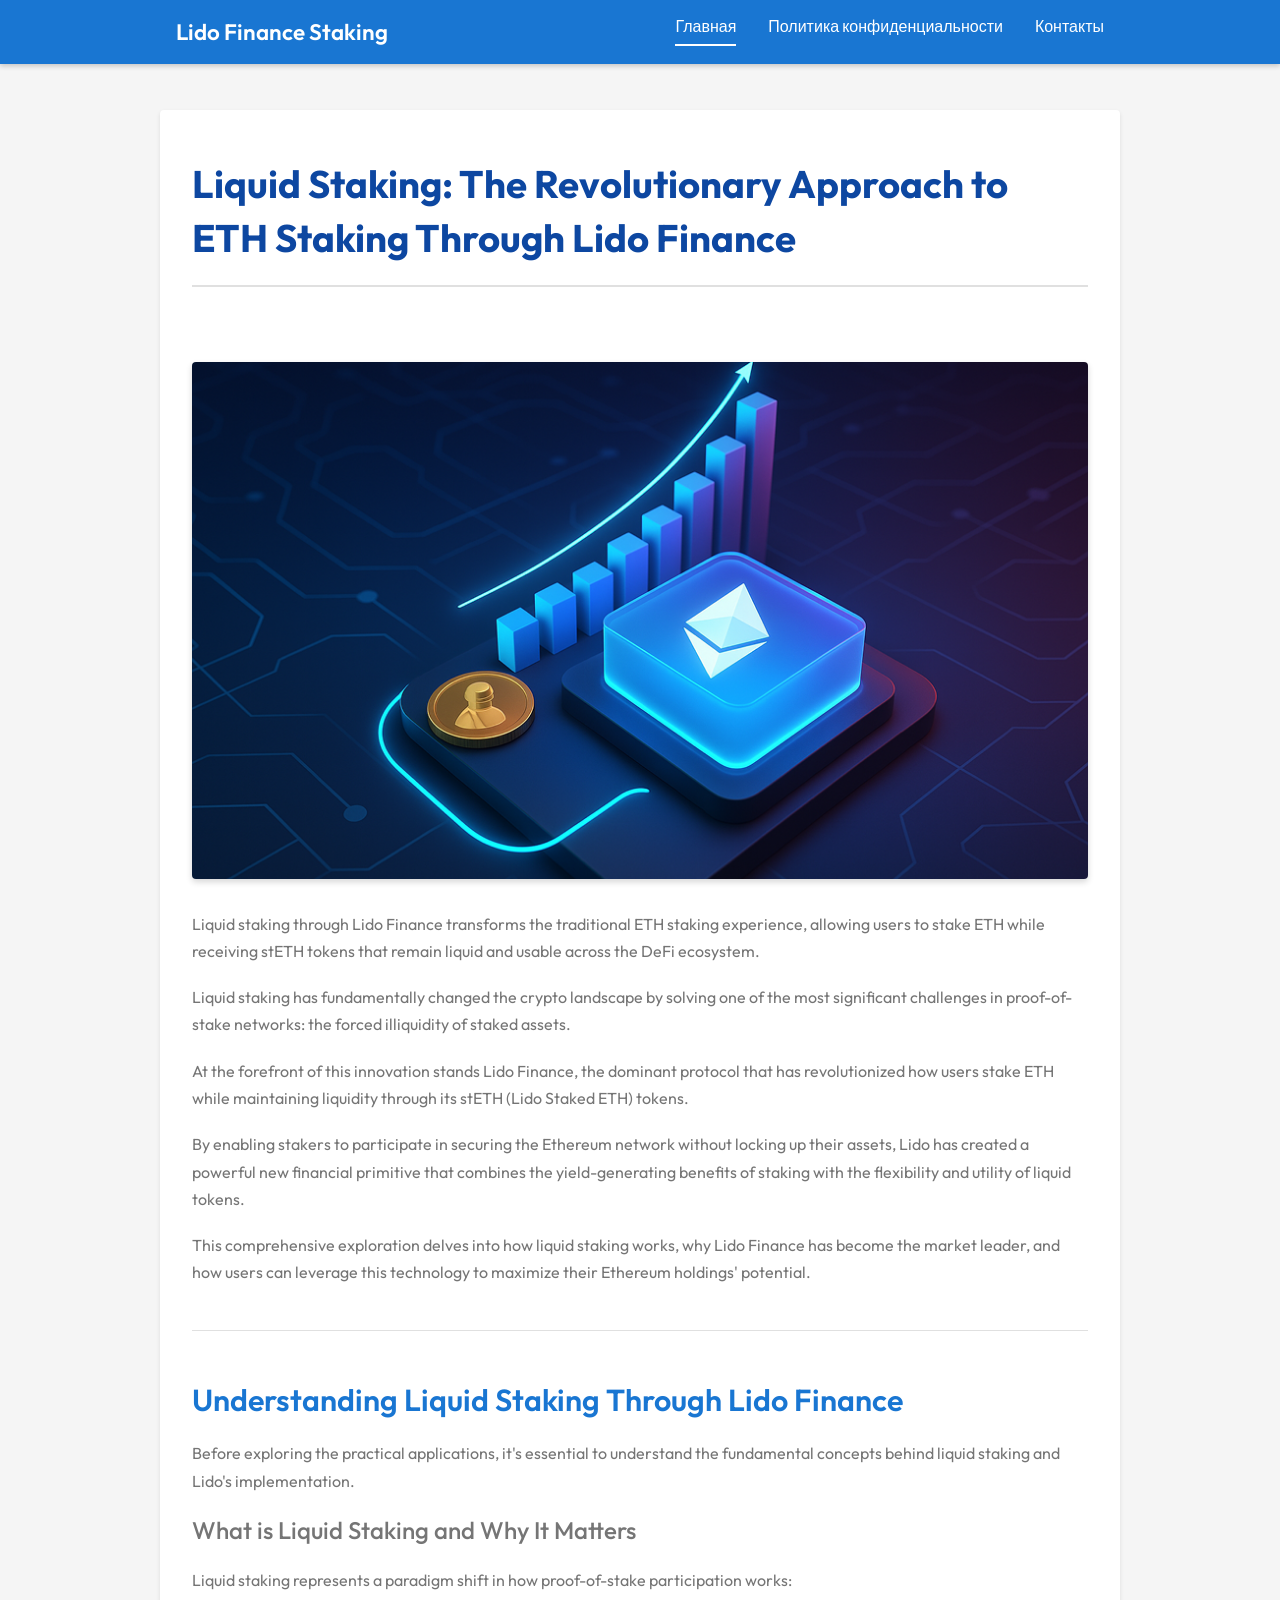
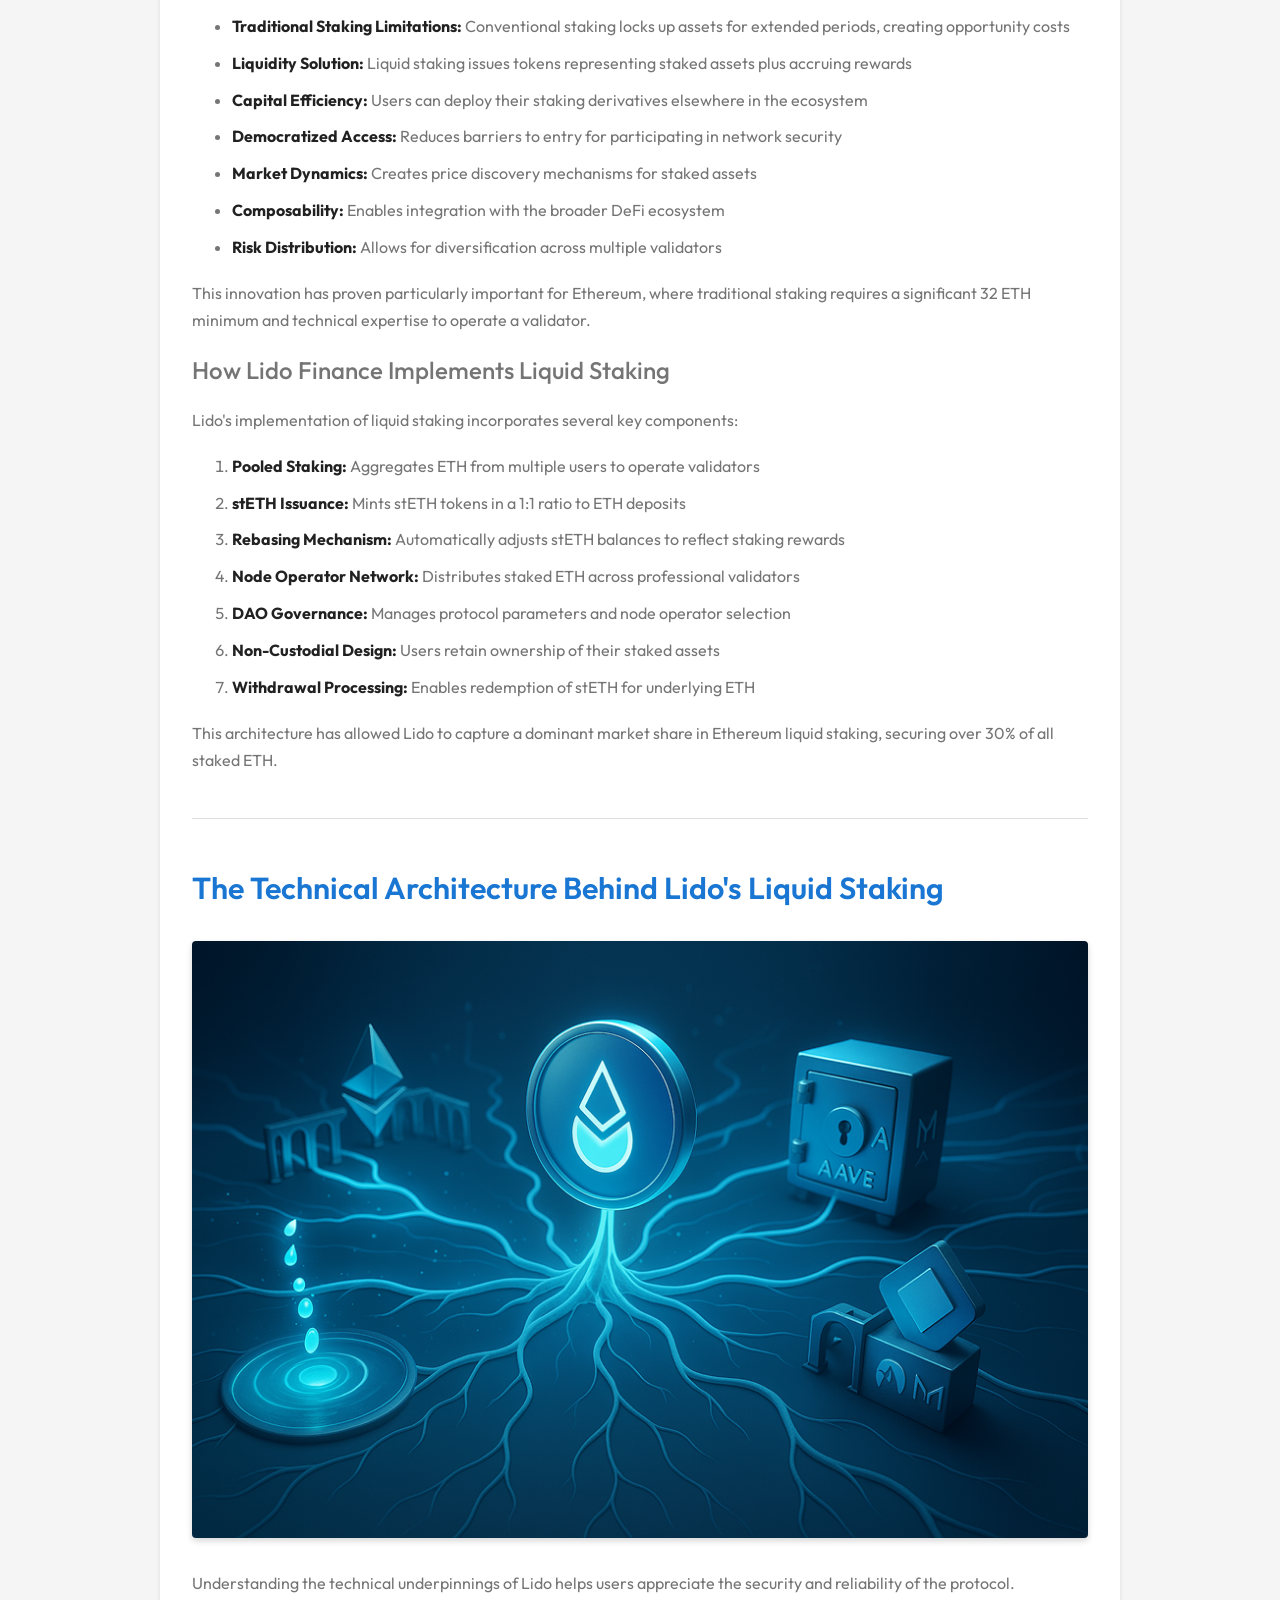
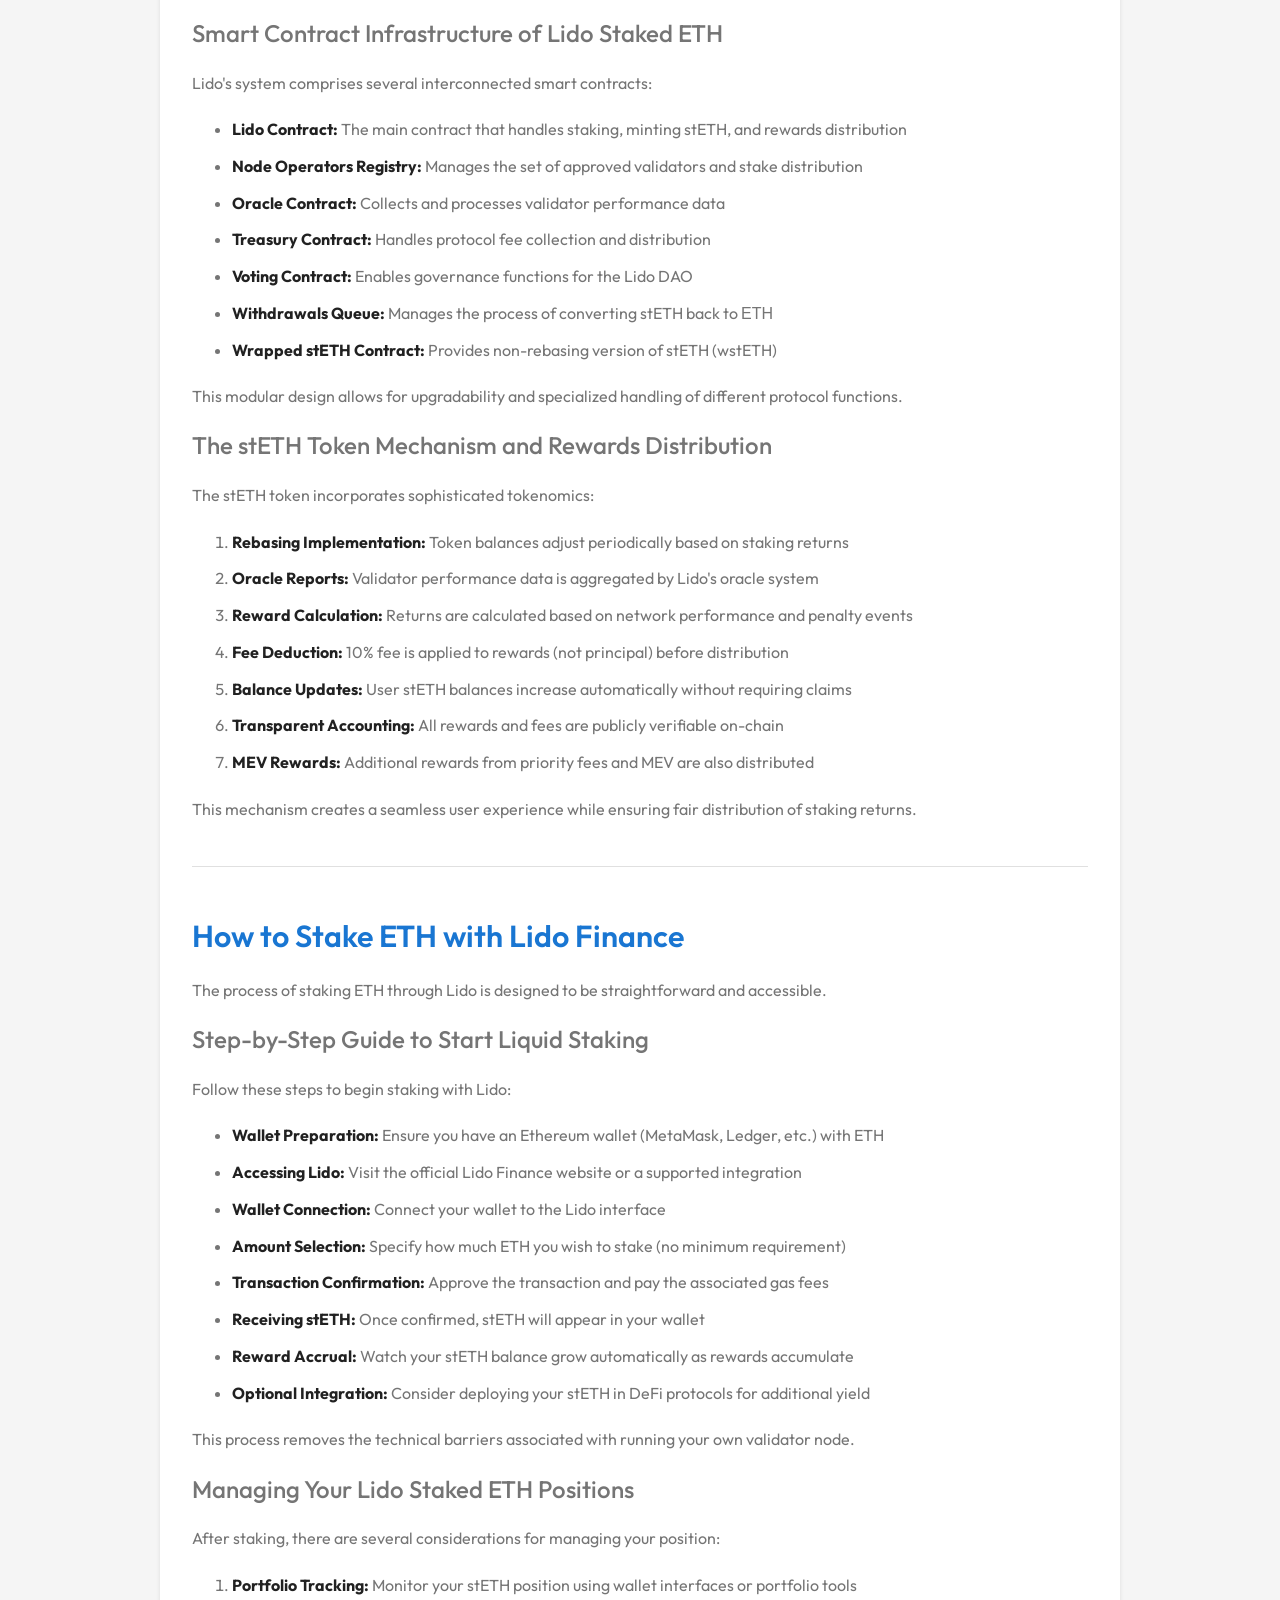
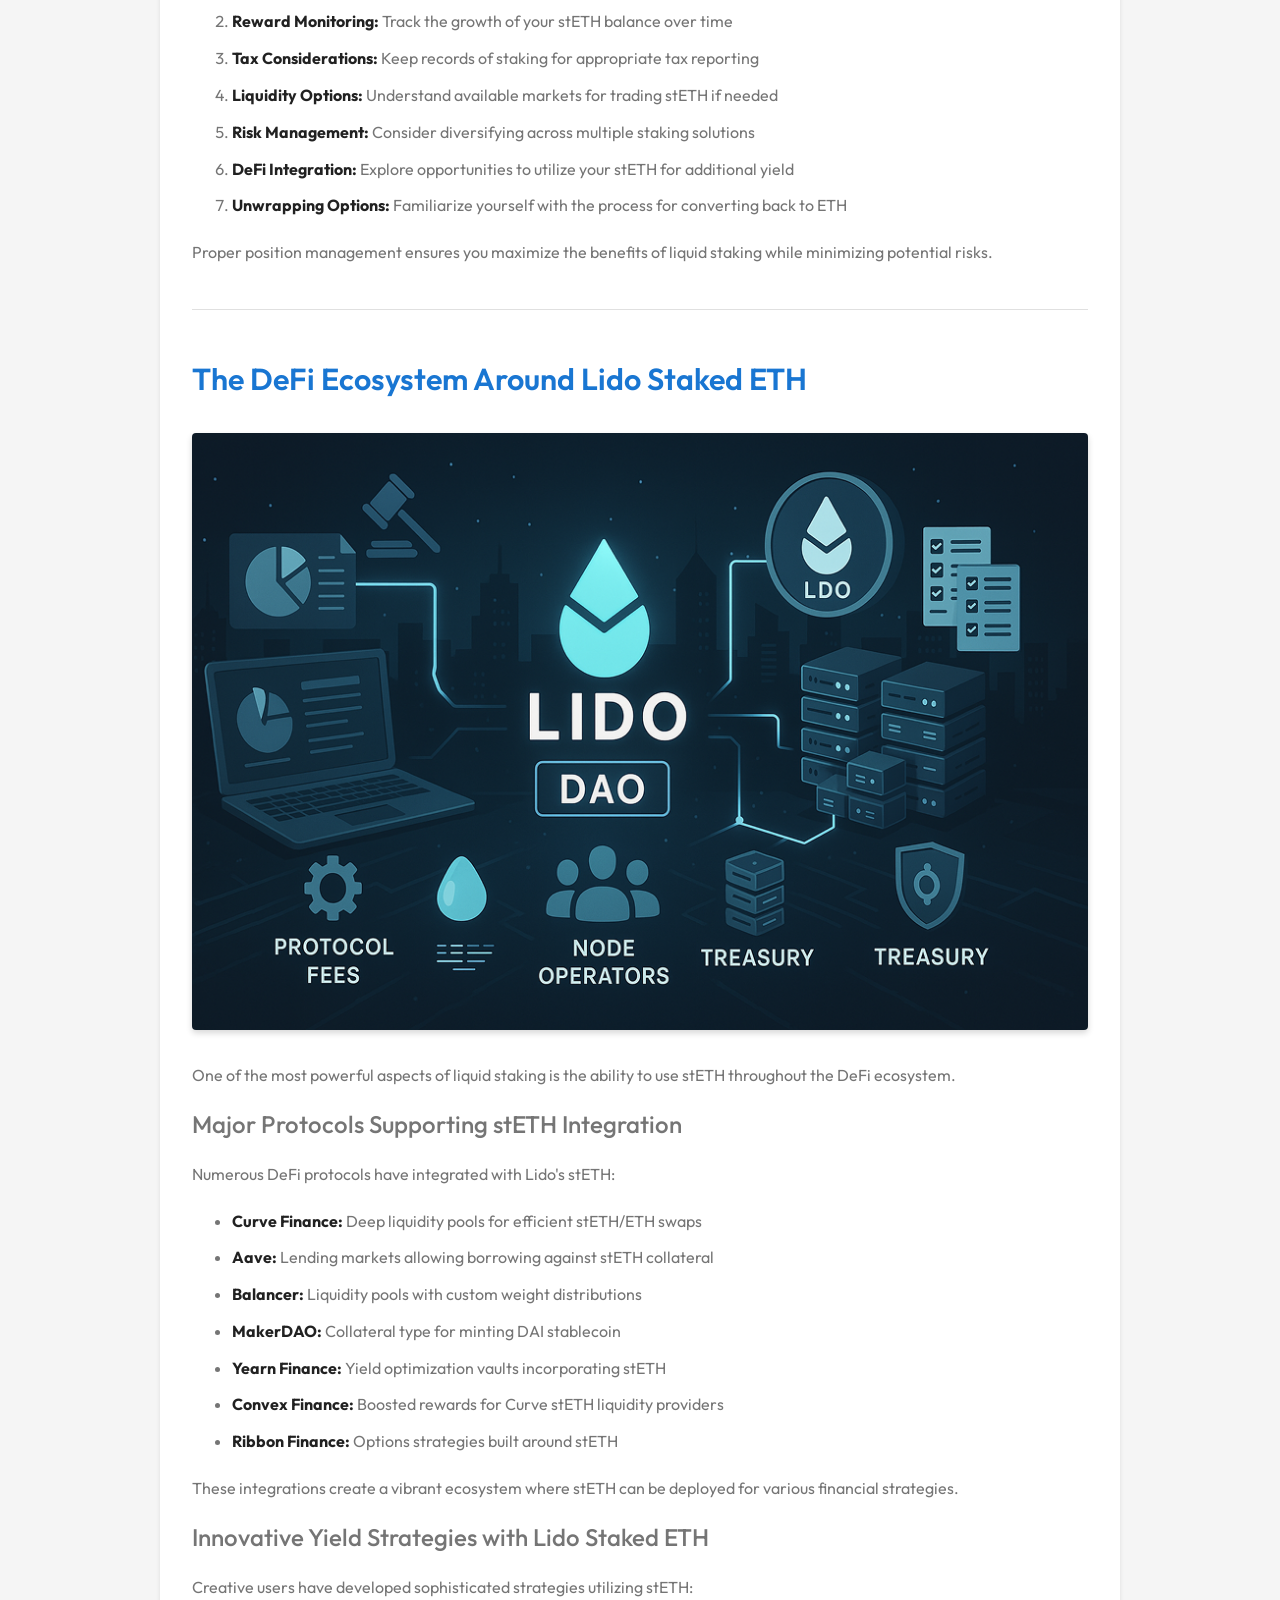
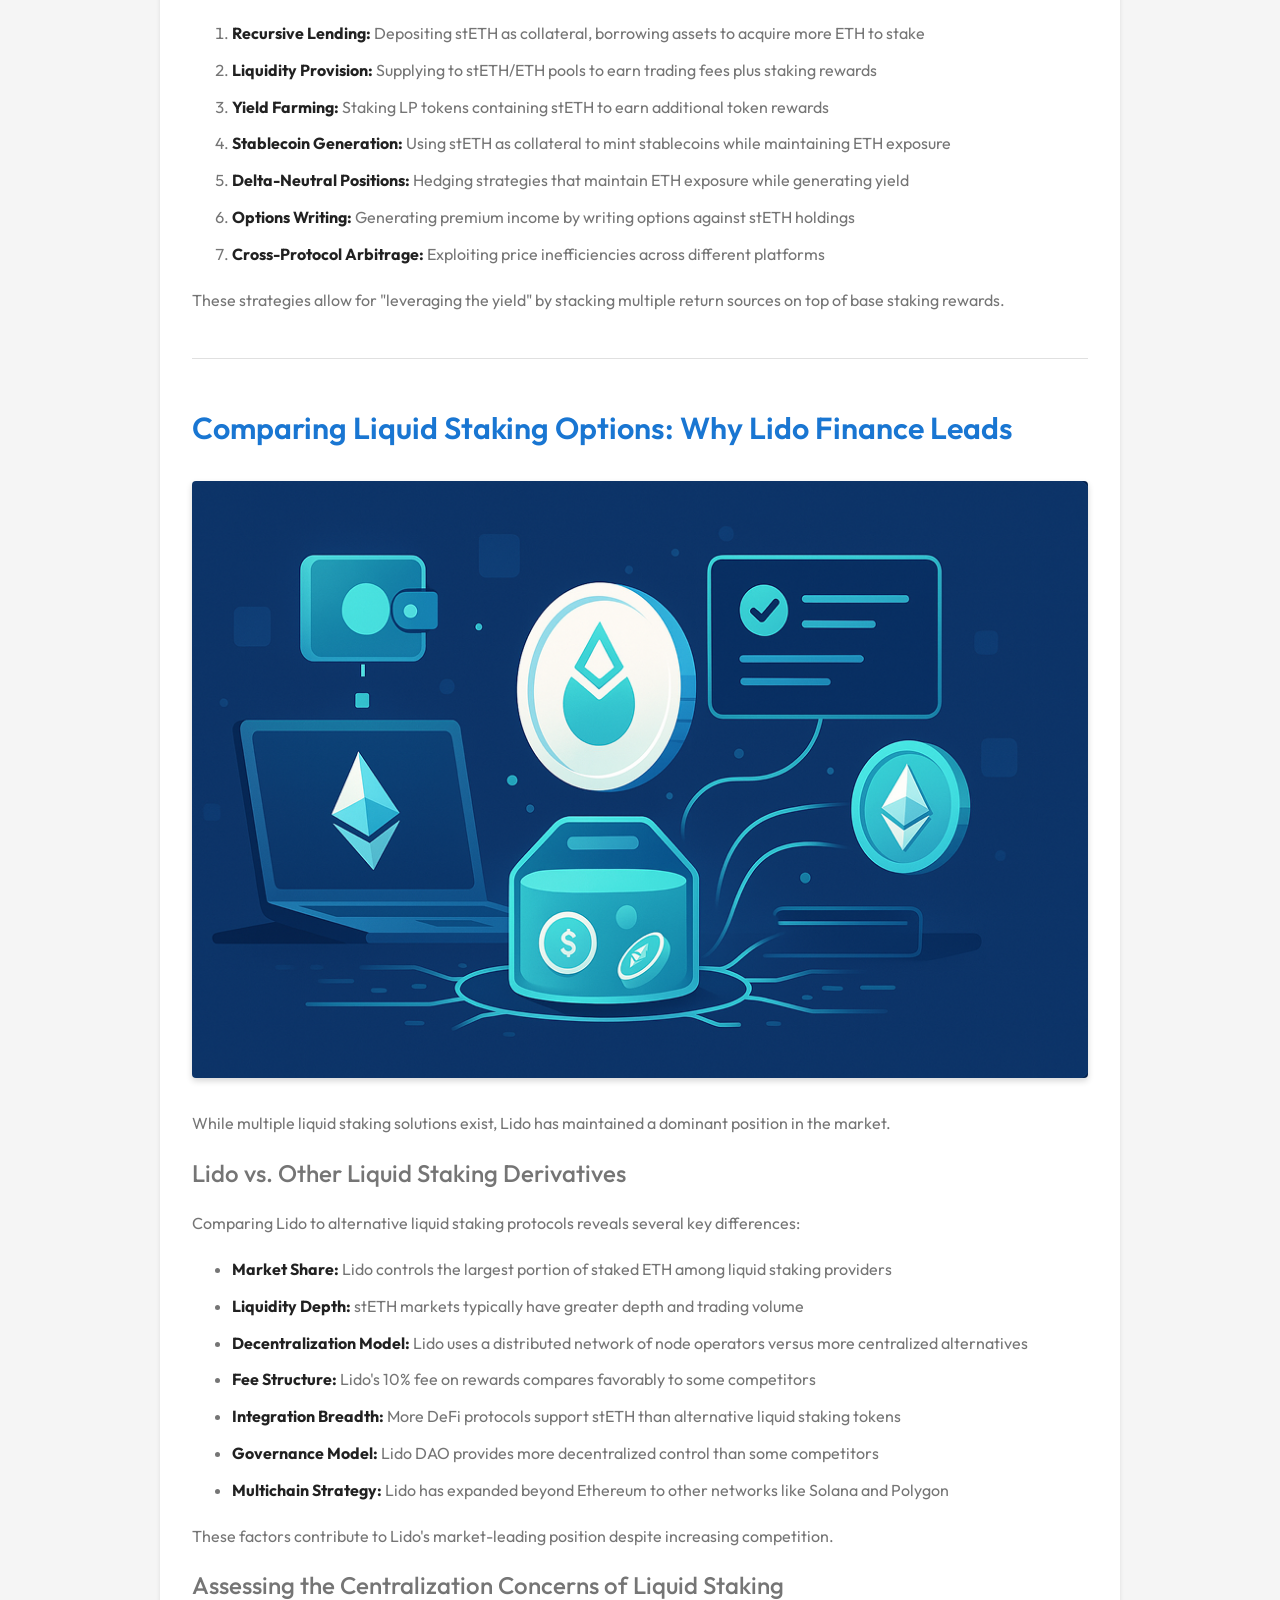
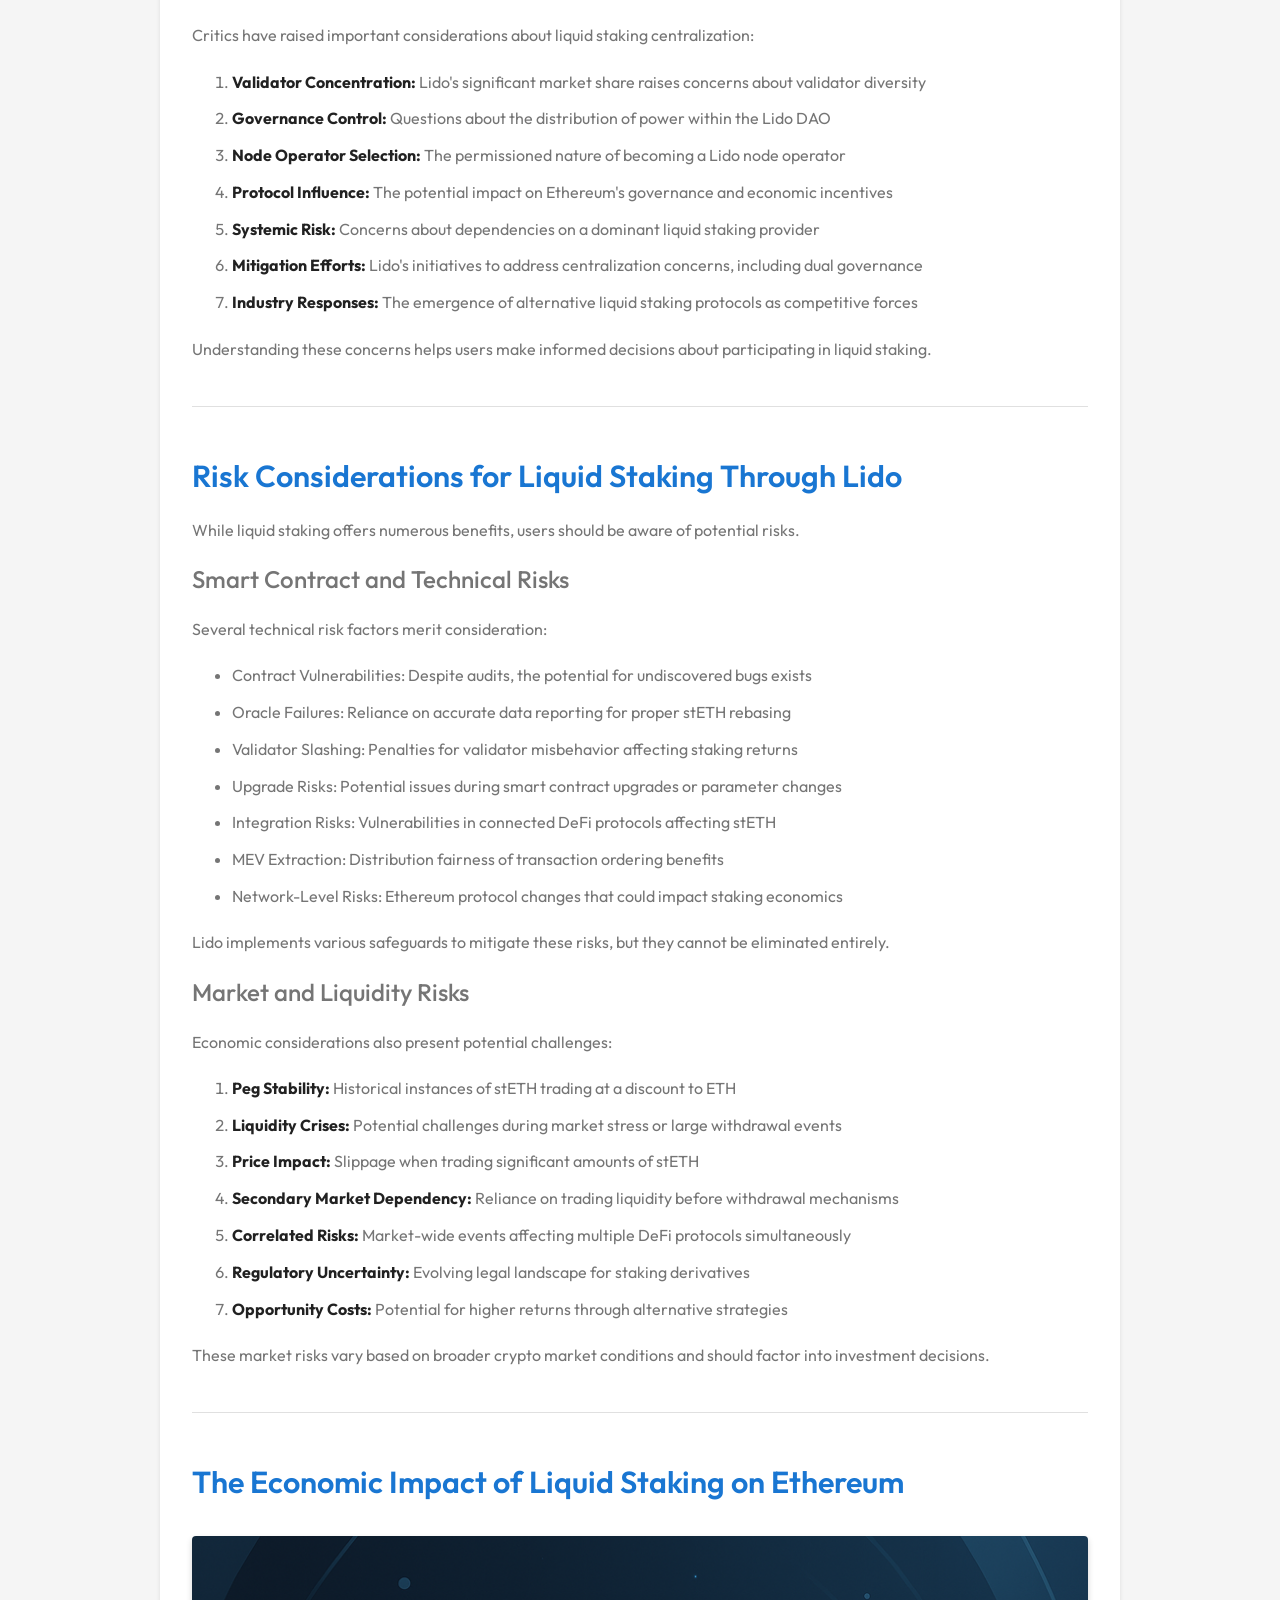
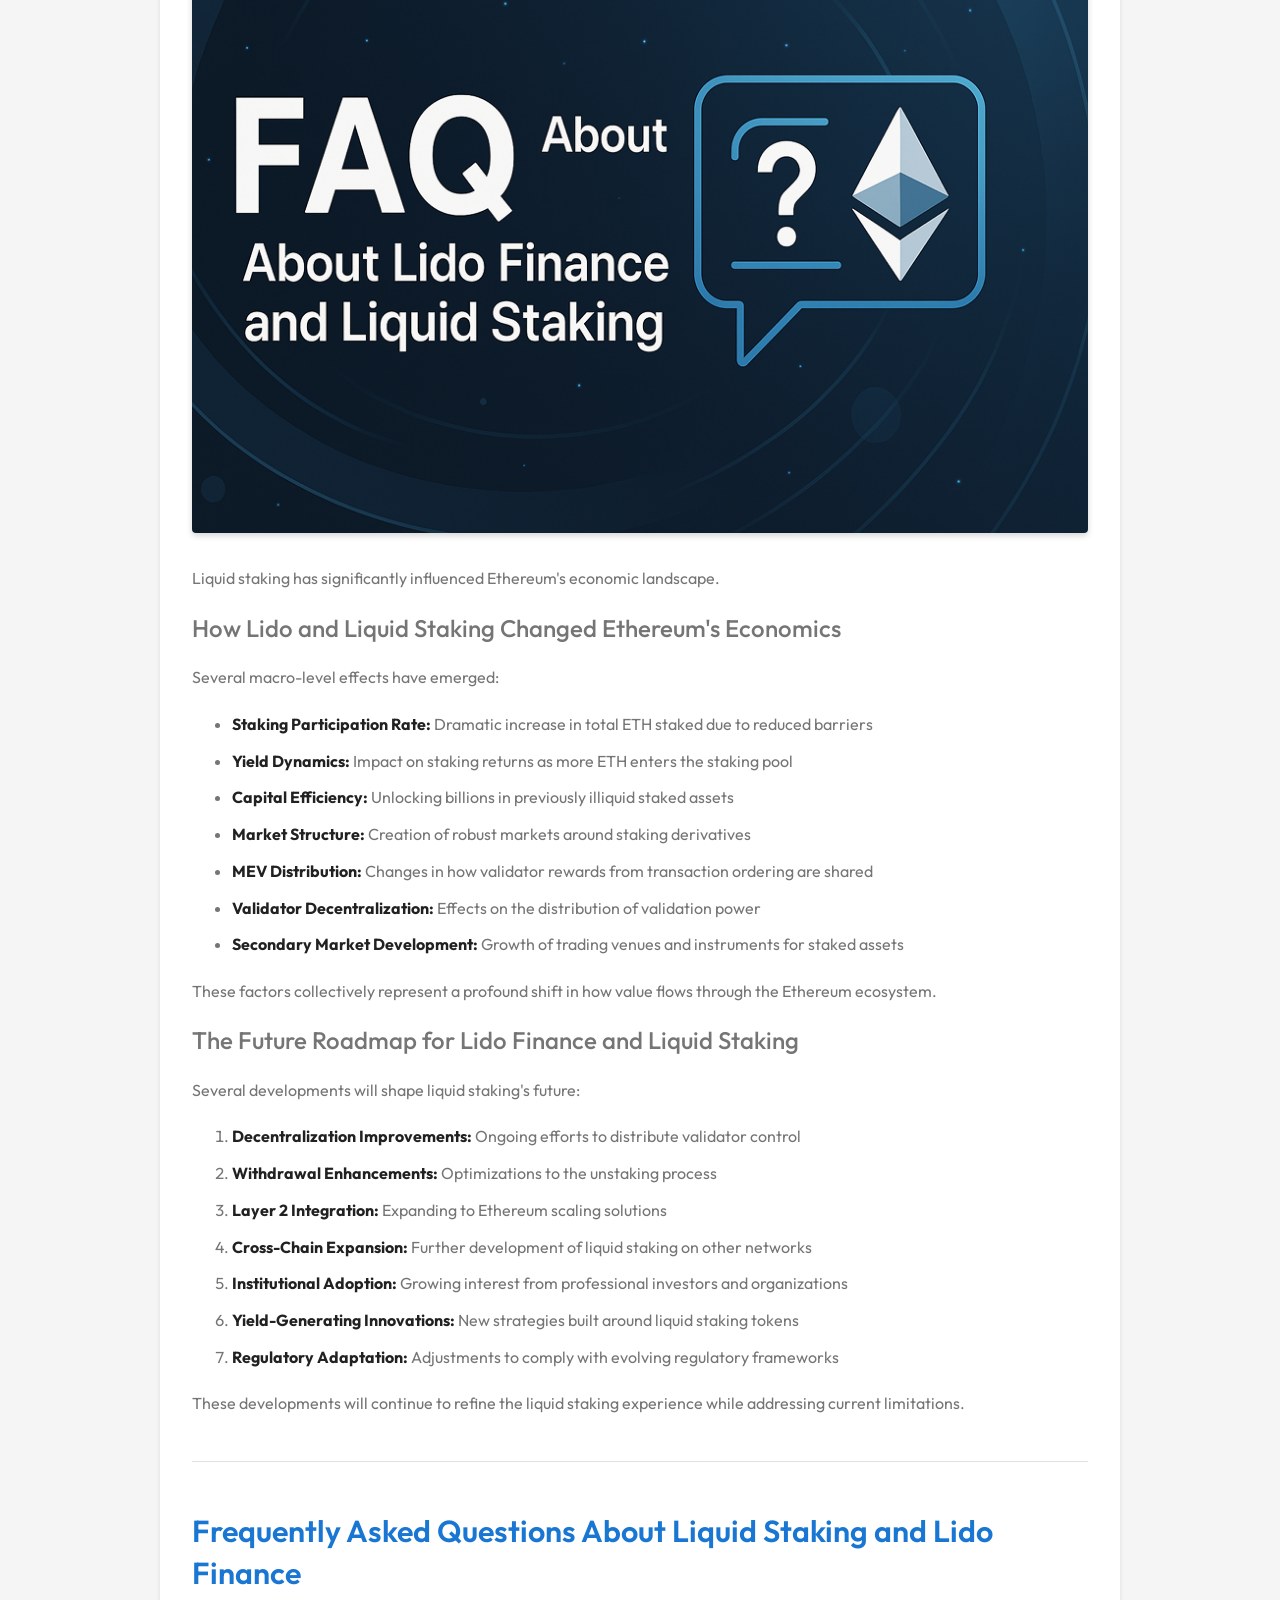
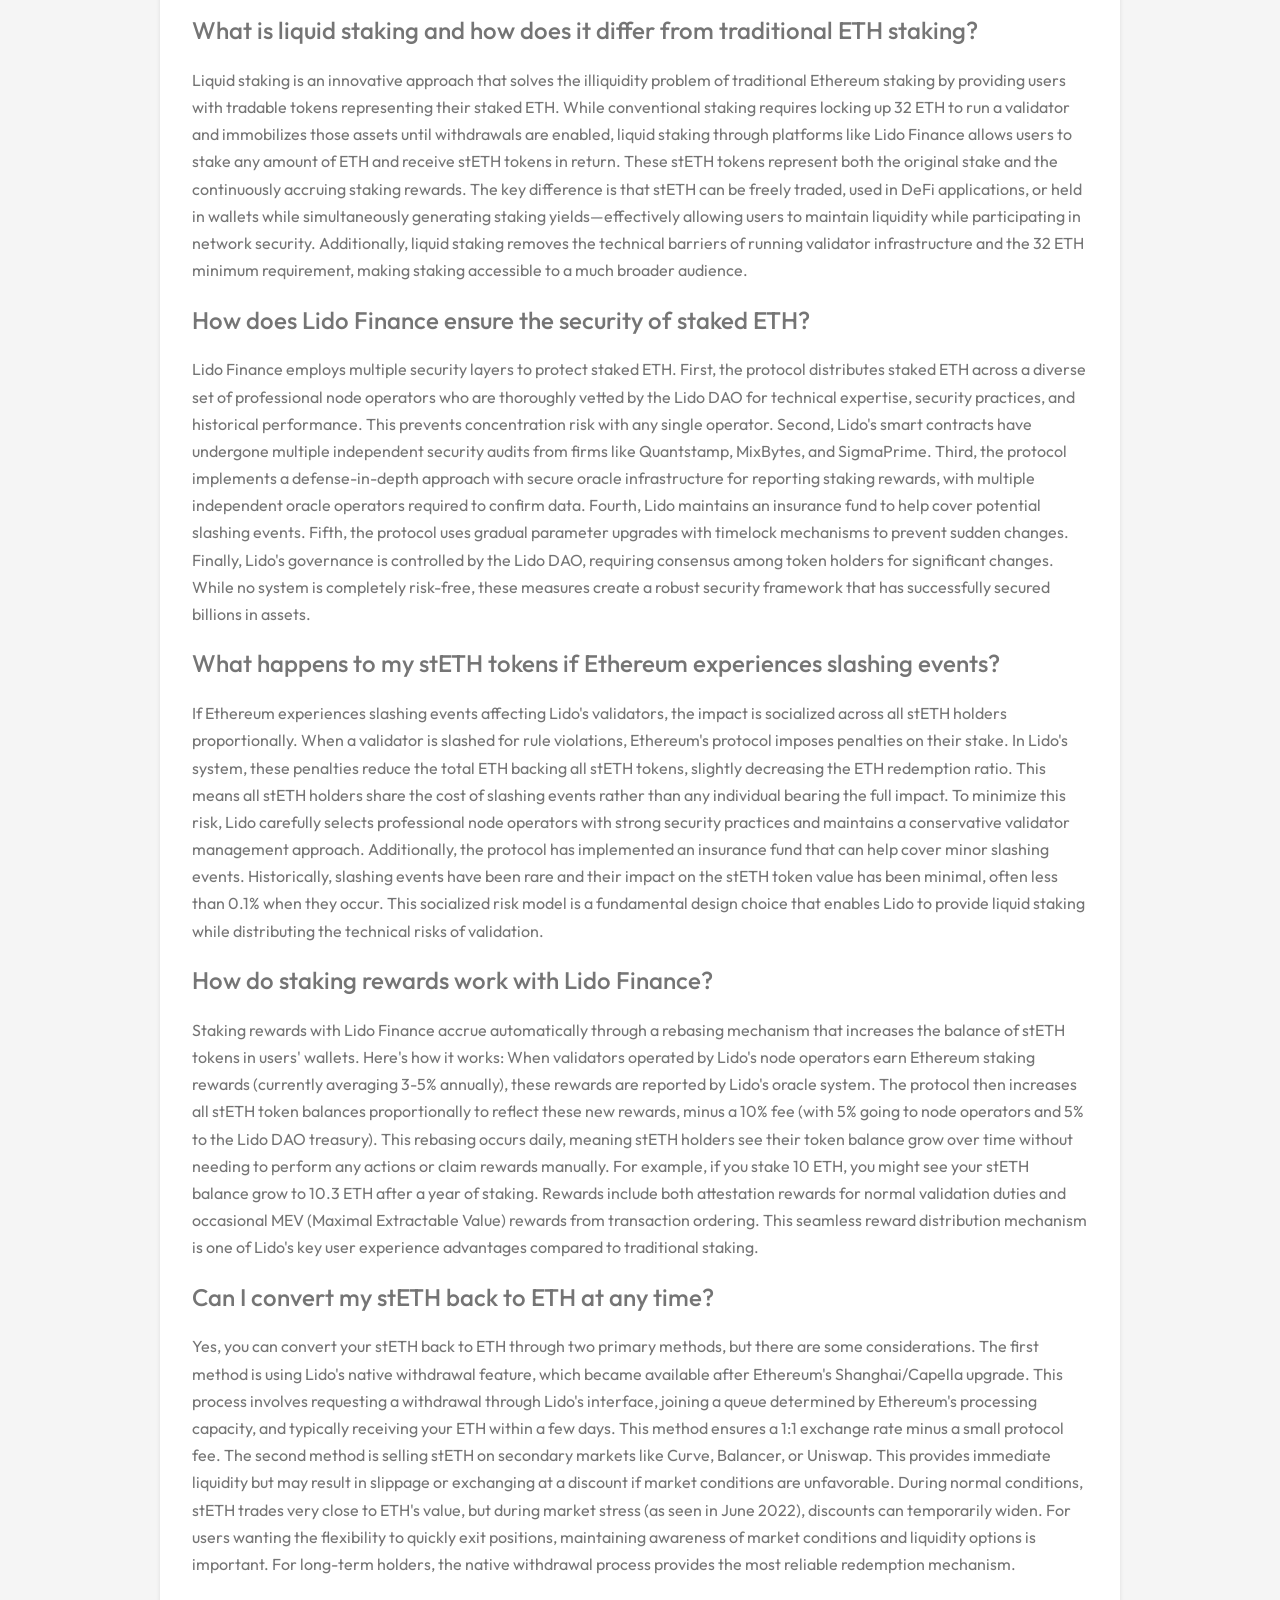
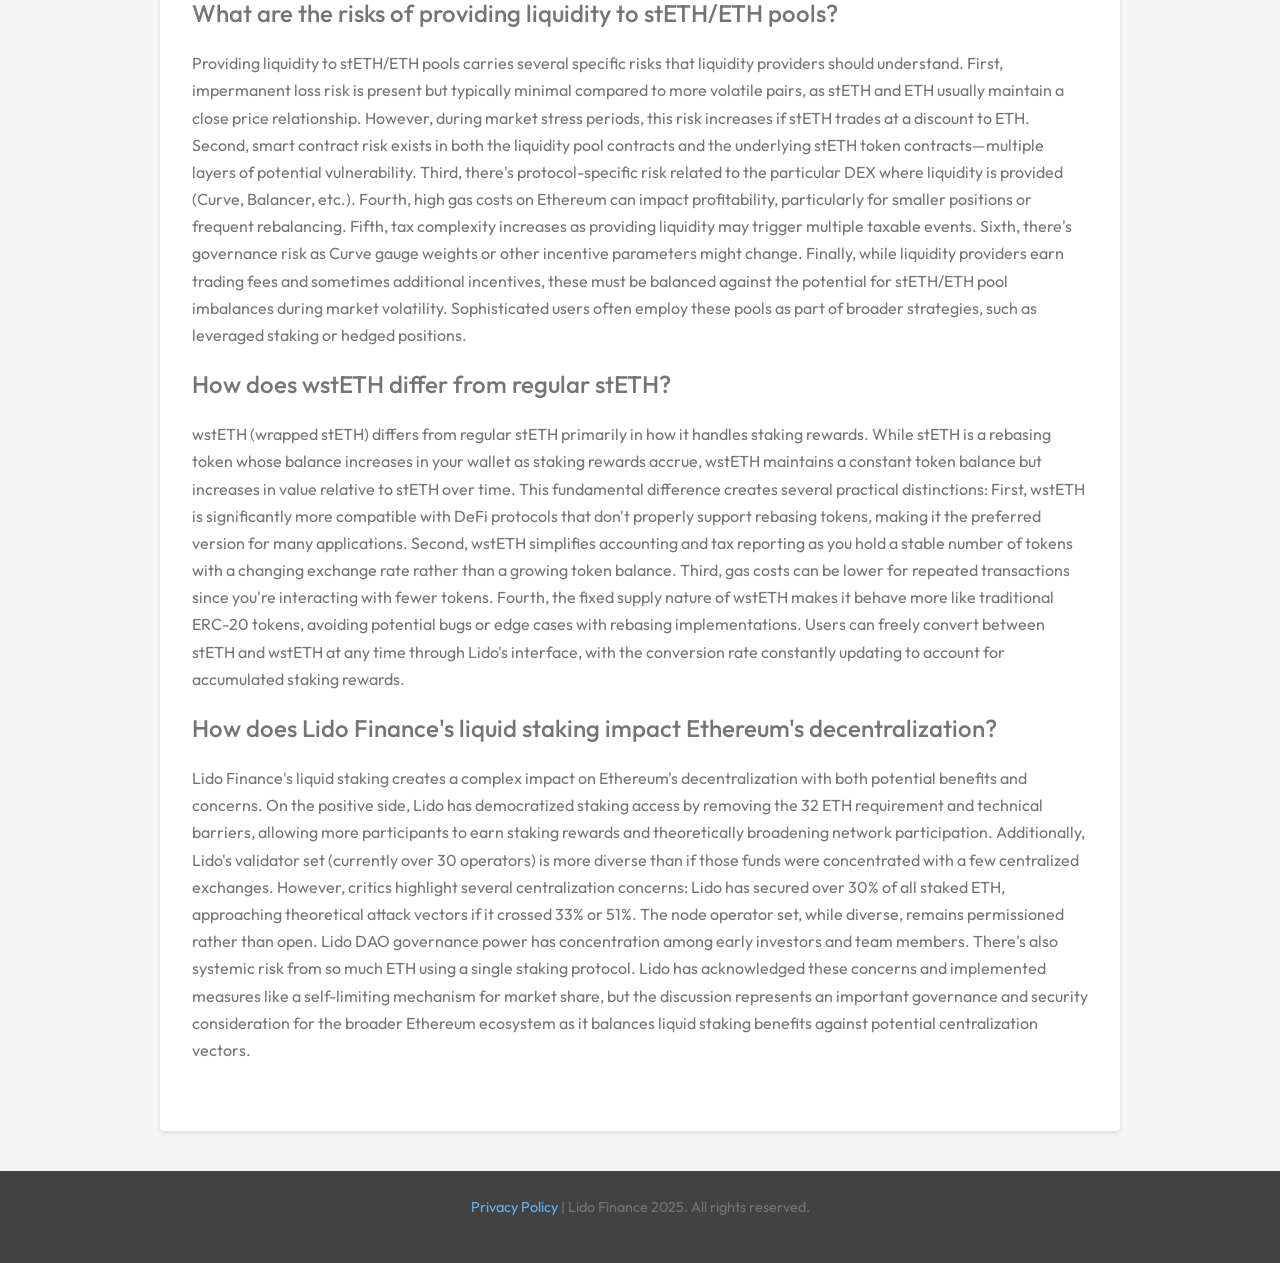
==== index.html @ b4635ba0 "init" ====
<!doctype html>
<html lang="ru">
<head>
    <meta charset="UTF-8">
    <meta name="viewport" content="width=device-width, initial-scale=1.0">
    <title>Liquid Staking: How Lido Revolutionized Ethereum Staking</title> 
    <meta name="title" content="Liquid Staking: How Lido Revolutionized Ethereum Staking">
    <meta name="description" content="Discover how liquid staking through Lido Finance transformed ETH staking by solving the liquidity problem while still allowing users to earn validator rewards.">
    
    <link rel="stylesheet" href="stylesheets/fonts.css">
    <link rel="stylesheet" href="stylesheets/style.css">
</head>
<body>
    <header>
        <div class="content header-content">
            <div class="logo">Lido Finance Staking</div> <nav>
                 <button class="burger-menu" id="burger-menu" aria-label="Toggle navigation">
                    <span></span>
                    <span></span>
                    <span></span>
                 </button>
                 <ul class="nav" id="main-nav">
                    <li><a href="index.html" class="active">Главная</a></li> <li><a href="policy.html">Политика конфиденциальности</a></li>
                    <li><a href="contacts.html">Контакты</a></li>
                </ul>
            </nav>
        </div>
    </header>

    <div class="container">
        <h1>Liquid Staking: The Revolutionary Approach to ETH Staking Through Lido Finance</h1>

        <div class="content-block">
             <img src="img/main-pic-1.png" alt="liquid-staking-through-lido" class="responsive-img">
            <p>Liquid staking through Lido Finance transforms the traditional ETH staking experience, allowing users to stake ETH while receiving stETH tokens that remain liquid and usable across the DeFi ecosystem.</p>
            <p>Liquid staking has fundamentally changed the crypto landscape by solving one of the most significant challenges in proof-of-stake networks: the forced illiquidity of staked assets.</p>
            <p>At the forefront of this innovation stands Lido Finance, the dominant protocol that has revolutionized how users stake ETH while maintaining liquidity through its stETH (Lido Staked ETH) tokens.</p>
            <p>By enabling stakers to participate in securing the Ethereum network without locking up their assets, Lido has created a powerful new financial primitive that combines the yield-generating benefits of staking with the flexibility and utility of liquid tokens.</p>
            <p>This comprehensive exploration delves into how liquid staking works, why Lido Finance has become the market leader, and how users can leverage this technology to maximize their Ethereum holdings' potential.</p>
        </div>

        <div class="content-block">
            <h2>Understanding Liquid Staking Through Lido Finance</h2>
            <p>Before exploring the practical applications, it's essential to understand the fundamental concepts behind liquid staking and Lido's implementation.</p>
            <h3>What is Liquid Staking and Why It Matters</h3>
             <p>Liquid staking represents a paradigm shift in how proof-of-stake participation works:</p>
            <ul>
                <li><b>Traditional Staking Limitations:</b> Conventional staking locks up assets for extended periods, creating opportunity costs</li>
                <li><b>Liquidity Solution:</b> Liquid staking issues tokens representing staked assets plus accruing rewards</li>
                <li><b>Capital Efficiency:</b> Users can deploy their staking derivatives elsewhere in the ecosystem</li>
                <li><b>Democratized Access:</b> Reduces barriers to entry for participating in network security</li>
                <li><b>Market Dynamics:</b> Creates price discovery mechanisms for staked assets</li>
                <li><b>Composability:</b> Enables integration with the broader DeFi ecosystem</li>
                <li><b>Risk Distribution:</b> Allows for diversification across multiple validators</li>
            </ul>
            <p>This innovation has proven particularly important for Ethereum, where traditional staking requires a significant 32 ETH minimum and technical expertise to operate a validator.</p>
            <h3>How Lido Finance Implements Liquid Staking</h3>
            <p>Lido's implementation of liquid staking incorporates several key components:</p>
            <ol>
                <li><b>Pooled Staking:</b> Aggregates ETH from multiple users to operate validators</li>
                <li><b>stETH Issuance:</b> Mints stETH tokens in a 1:1 ratio to ETH deposits</li>
                <li><b>Rebasing Mechanism:</b> Automatically adjusts stETH balances to reflect staking rewards</li>
                <li><b>Node Operator Network:</b> Distributes staked ETH across professional validators</li>
                <li><b>DAO Governance:</b> Manages protocol parameters and node operator selection</li>
                <li><b>Non-Custodial Design:</b> Users retain ownership of their staked assets</li>
                <li><b>Withdrawal Processing:</b> Enables redemption of stETH for underlying ETH</li>
            </ol>
             <p>This architecture has allowed Lido to capture a dominant market share in Ethereum liquid staking, securing over 30% of all staked ETH.</p>
        </div>

         <div class="content-block">
            <h2>The Technical Architecture Behind Lido's Liquid Staking</h2>
            <img src="img/main-pic-2.png" alt="technical-architecture-lido" class="responsive-img">
            <p>Understanding the technical underpinnings of Lido helps users appreciate the security and reliability of the protocol.</p>
            <h3>Smart Contract Infrastructure of Lido Staked ETH</h3>
            <p>Lido's system comprises several interconnected smart contracts:</p>
            <ul>
                <li><b>Lido Contract:</b> The main contract that handles staking, minting stETH, and rewards distribution</li>
                <li><b>Node Operators Registry:</b> Manages the set of approved validators and stake distribution</li>
                <li><b>Oracle Contract:</b> Collects and processes validator performance data</li>
                <li><b>Treasury Contract:</b> Handles protocol fee collection and distribution</li>
                <li><b>Voting Contract:</b> Enables governance functions for the Lido DAO</li>
                <li><b>Withdrawals Queue:</b> Manages the process of converting stETH back to ΕΤΗ</li>
                <li><b>Wrapped stETH Contract:</b> Provides non-rebasing version of stETH (wstETH)</li>
            </ul>
            <p>This modular design allows for upgradability and specialized handling of different protocol functions.</p>
            <h3>The stETH Token Mechanism and Rewards Distribution</h3>
            <p>The stETH token incorporates sophisticated tokenomics:</p>
             <ol>
                <li><b>Rebasing Implementation:</b> Token balances adjust periodically based on staking returns</li>
                <li><b>Oracle Reports:</b> Validator performance data is aggregated by Lido's oracle system</li>
                <li><b>Reward Calculation:</b> Returns are calculated based on network performance and penalty events</li>
                <li><b>Fee Deduction:</b> 10% fee is applied to rewards (not principal) before distribution</li>
                <li><b>Balance Updates:</b> User stETH balances increase automatically without requiring claims</li>
                <li><b>Transparent Accounting:</b> All rewards and fees are publicly verifiable on-chain</li>
                <li><b>MEV Rewards:</b> Additional rewards from priority fees and MEV are also distributed</li>
            </ol>
            <p>This mechanism creates a seamless user experience while ensuring fair distribution of staking returns.</p>
        </div>

        <div class="content-block">
            <h2>How to Stake ETH with Lido Finance</h2>
            <p>The process of staking ETH through Lido is designed to be straightforward and accessible.</p>
            <h3>Step-by-Step Guide to Start Liquid Staking</h3>
            <p>Follow these steps to begin staking with Lido:</p>
            <ul>
                 <li><b>Wallet Preparation:</b> Ensure you have an Ethereum wallet (MetaMask, Ledger, etc.) with ETH</li>
                 <li><b>Accessing Lido:</b> Visit the official Lido Finance website or a supported integration</li>
                 <li><b>Wallet Connection:</b> Connect your wallet to the Lido interface</li>
                 <li><b>Amount Selection:</b> Specify how much ETH you wish to stake (no minimum requirement)</li>
                 <li><b>Transaction Confirmation:</b> Approve the transaction and pay the associated gas fees</li>
                 <li><b>Receiving stETH:</b> Once confirmed, stETH will appear in your wallet</li>
                 <li><b>Reward Accrual:</b> Watch your stETH balance grow automatically as rewards accumulate</li>
                 <li><b>Optional Integration:</b> Consider deploying your stETH in DeFi protocols for additional yield</li>
            </ul>
            <p>This process removes the technical barriers associated with running your own validator node.</p>
            <h3>Managing Your Lido Staked ETH Positions</h3>
             <p>After staking, there are several considerations for managing your position:</p>
             <ol>
                <li><b>Portfolio Tracking:</b> Monitor your stETH position using wallet interfaces or portfolio tools</li>
                <li><b>Reward Monitoring:</b> Track the growth of your stETH balance over time</li>
                <li><b>Tax Considerations:</b> Keep records of staking for appropriate tax reporting</li>
                <li><b>Liquidity Options:</b> Understand available markets for trading stETH if needed</li>
                <li><b>Risk Management:</b> Consider diversifying across multiple staking solutions</li>
                <li><b>DeFi Integration:</b> Explore opportunities to utilize your stETH for additional yield</li>
                <li><b>Unwrapping Options:</b> Familiarize yourself with the process for converting back to ETH</li>
            </ol>
            <p>Proper position management ensures you maximize the benefits of liquid staking while minimizing potential risks.</p>
        </div>
        
        <div class="content-block">
            <h2>The DeFi Ecosystem Around Lido Staked ETH</h2>
            <img src="img/main-pic-3.png" alt="defi-lido-staked-eth" class="responsive-img">
            <p>One of the most powerful aspects of liquid staking is the ability to use stETH throughout the DeFi ecosystem.</p>
            <h3>Major Protocols Supporting stETH Integration</h3>
            <p>Numerous DeFi protocols have integrated with Lido's stETH:</p>
             <ul>
                <li><b>Curve Finance:</b> Deep liquidity pools for efficient stETH/ETH swaps</li>
                <li><b>Aave:</b> Lending markets allowing borrowing against stETH collateral</li>
                <li><b>Balancer:</b> Liquidity pools with custom weight distributions</li>
                <li><b>MakerDAO:</b> Collateral type for minting DAI stablecoin</li>
                <li><b>Yearn Finance:</b> Yield optimization vaults incorporating stETH</li>
                <li><b>Convex Finance:</b> Boosted rewards for Curve stETH liquidity providers</li>
                <li><b>Ribbon Finance:</b> Options strategies built around stETH</li>
            </ul>
             <p>These integrations create a vibrant ecosystem where stETH can be deployed for various financial strategies.</p>
            <h3>Innovative Yield Strategies with Lido Staked ETH</h3>
            <p>Creative users have developed sophisticated strategies utilizing stETH:</p>
            <ol>
                 <li><b>Recursive Lending:</b> Depositing stETH as collateral, borrowing assets to acquire more ETH to stake</li>
                 <li><b>Liquidity Provision:</b> Supplying to stETH/ETH pools to earn trading fees plus staking rewards</li>
                 <li><b>Yield Farming:</b> Staking LP tokens containing stETH to earn additional token rewards</li>
                 <li><b>Stablecoin Generation:</b> Using stETH as collateral to mint stablecoins while maintaining ETH exposure</li>
                 <li><b>Delta-Neutral Positions:</b> Hedging strategies that maintain ETH exposure while generating yield</li>
                 <li><b>Options Writing:</b> Generating premium income by writing options against stETH holdings</li>
                 <li><b>Cross-Protocol Arbitrage:</b> Exploiting price inefficiencies across different platforms</li>
            </ol>
            <p>These strategies allow for "leveraging the yield" by stacking multiple return sources on top of base staking rewards.</p>
        </div>

         <div class="content-block">
             <h2>Comparing Liquid Staking Options: Why Lido Finance Leads</h2>
            <img src="img/main-pic-4.png" alt="compare-liquid-staking-lido" class="responsive-img">
            <p>While multiple liquid staking solutions exist, Lido has maintained a dominant position in the market.</p>
            <h3>Lido vs. Other Liquid Staking Derivatives</h3>
            <p>Comparing Lido to alternative liquid staking protocols reveals several key differences:</p>
            <ul>
                <li><b>Market Share:</b> Lido controls the largest portion of staked ETH among liquid staking providers</li>
                <li><b>Liquidity Depth:</b> stETH markets typically have greater depth and trading volume</li>
                <li><b>Decentralization Model:</b> Lido uses a distributed network of node operators versus more centralized alternatives</li>
                <li><b>Fee Structure:</b> Lido's 10% fee on rewards compares favorably to some competitors</li>
                <li><b>Integration Breadth:</b> More DeFi protocols support stETH than alternative liquid staking tokens</li>
                <li><b>Governance Model:</b> Lido DAO provides more decentralized control than some competitors</li>
                <li><b>Multichain Strategy:</b> Lido has expanded beyond Ethereum to other networks like Solana and Polygon</li>
            </ul>
             <p>These factors contribute to Lido's market-leading position despite increasing competition.</p>
            <h3>Assessing the Centralization Concerns of Liquid Staking</h3>
             <p>Critics have raised important considerations about liquid staking centralization:</p>
            <ol>
                 <li><b>Validator Concentration:</b> Lido's significant market share raises concerns about validator diversity</li>
                 <li><b>Governance Control:</b> Questions about the distribution of power within the Lido DAO</li>
                 <li><b>Node Operator Selection:</b> The permissioned nature of becoming a Lido node operator</li>
                 <li><b>Protocol Influence:</b> The potential impact on Ethereum's governance and economic incentives</li>
                 <li><b>Systemic Risk:</b> Concerns about dependencies on a dominant liquid staking provider</li>
                 <li><b>Mitigation Efforts:</b> Lido's initiatives to address centralization concerns, including dual governance</li>
                 <li><b>Industry Responses:</b> The emergence of alternative liquid staking protocols as competitive forces</li>
            </ol>
            <p>Understanding these concerns helps users make informed decisions about participating in liquid staking.</p>
        </div>

         <div class="content-block">
            <h2>Risk Considerations for Liquid Staking Through Lido</h2>
            <p>While liquid staking offers numerous benefits, users should be aware of potential risks.</p>
            <h3>Smart Contract and Technical Risks</h3>
            <p>Several technical risk factors merit consideration:</p>
            <ul>
                 <li>Contract Vulnerabilities: Despite audits, the potential for undiscovered bugs exists</li>
                 <li>Oracle Failures: Reliance on accurate data reporting for proper stETH rebasing</li>
                 <li>Validator Slashing: Penalties for validator misbehavior affecting staking returns</li>
                 <li>Upgrade Risks: Potential issues during smart contract upgrades or parameter changes</li>
                 <li>Integration Risks: Vulnerabilities in connected DeFi protocols affecting stETH</li>
                 <li>MEV Extraction: Distribution fairness of transaction ordering benefits</li>
                 <li>Network-Level Risks: Ethereum protocol changes that could impact staking economics</li>
            </ul>
            <p>Lido implements various safeguards to mitigate these risks, but they cannot be eliminated entirely.</p>
            <h3>Market and Liquidity Risks</h3>
            <p>Economic considerations also present potential challenges:</p>
            <ol>
                <li><b>Peg Stability:</b> Historical instances of stETH trading at a discount to ETH</li>
                <li><b>Liquidity Crises:</b> Potential challenges during market stress or large withdrawal events</li>
                <li><b>Price Impact:</b> Slippage when trading significant amounts of stETH</li>
                <li><b>Secondary Market Dependency:</b> Reliance on trading liquidity before withdrawal mechanisms</li>
                <li><b>Correlated Risks:</b> Market-wide events affecting multiple DeFi protocols simultaneously</li>
                <li><b>Regulatory Uncertainty:</b> Evolving legal landscape for staking derivatives</li>
                <li><b>Opportunity Costs:</b> Potential for higher returns through alternative strategies</li>
            </ol>
            <p>These market risks vary based on broader crypto market conditions and should factor into investment decisions.</p>
        </div>

         <div class="content-block">
            <h2>The Economic Impact of Liquid Staking on Ethereum</h2>
             <img src="img/main-pic-5.png" alt="staking-impact-ethereum-lido" class="responsive-img">
            <p>Liquid staking has significantly influenced Ethereum's economic landscape.</p>
            <h3>How Lido and Liquid Staking Changed Ethereum's Economics</h3>
            <p>Several macro-level effects have emerged:</p>
            <ul>
                 <li><b>Staking Participation Rate:</b> Dramatic increase in total ETH staked due to reduced barriers</li>
                 <li><b>Yield Dynamics:</b> Impact on staking returns as more ETH enters the staking pool</li>
                 <li><b>Capital Efficiency:</b> Unlocking billions in previously illiquid staked assets</li>
                 <li><b>Market Structure:</b> Creation of robust markets around staking derivatives</li>
                 <li><b>MEV Distribution:</b> Changes in how validator rewards from transaction ordering are shared</li>
                 <li><b>Validator Decentralization:</b> Effects on the distribution of validation power</li>
                 <li><b>Secondary Market Development:</b> Growth of trading venues and instruments for staked assets</li>
            </ul>
            <p>These factors collectively represent a profound shift in how value flows through the Ethereum ecosystem.</p>
             <h3>The Future Roadmap for Lido Finance and Liquid Staking</h3>
             <p>Several developments will shape liquid staking's future:</p>
             <ol>
                 <li><b>Decentralization Improvements:</b> Ongoing efforts to distribute validator control</li>
                 <li><b>Withdrawal Enhancements:</b> Optimizations to the unstaking process</li>
                 <li><b>Layer 2 Integration:</b> Expanding to Ethereum scaling solutions</li>
                 <li><b>Cross-Chain Expansion:</b> Further development of liquid staking on other networks</li>
                 <li><b>Institutional Adoption:</b> Growing interest from professional investors and organizations</li>
                 <li><b>Yield-Generating Innovations:</b> New strategies built around liquid staking tokens</li>
                 <li><b>Regulatory Adaptation:</b> Adjustments to comply with evolving regulatory frameworks</li>
             </ol>
             <p>These developments will continue to refine the liquid staking experience while addressing current limitations.</p>
        </div>

        <div class="content-block">
            <h2>Frequently Asked Questions About Liquid Staking and Lido Finance</h2>
             <h3>What is liquid staking and how does it differ from traditional ETH staking?</h3>
            <p>Liquid staking is an innovative approach that solves the illiquidity problem of traditional Ethereum staking by providing users with tradable tokens representing their staked ETH. While conventional staking requires locking up 32 ETH to run a validator and immobilizes those assets until withdrawals are enabled, liquid staking through platforms like Lido Finance allows users to stake any amount of ETH and receive stETH tokens in return. These stETH tokens represent both the original stake and the continuously accruing staking rewards. The key difference is that stETH can be freely traded, used in DeFi applications, or held in wallets while simultaneously generating staking yields—effectively allowing users to maintain liquidity while participating in network security. Additionally, liquid staking removes the technical barriers of running validator infrastructure and the 32 ETH minimum requirement, making staking accessible to a much broader audience.</p>
            <h3>How does Lido Finance ensure the security of staked ETH?</h3>
             <p>Lido Finance employs multiple security layers to protect staked ETH. First, the protocol distributes staked ETH across a diverse set of professional node operators who are thoroughly vetted by the Lido DAO for technical expertise, security practices, and historical performance. This prevents concentration risk with any single operator. Second, Lido's smart contracts have undergone multiple independent security audits from firms like Quantstamp, MixBytes, and SigmaPrime. Third, the protocol implements a defense-in-depth approach with secure oracle infrastructure for reporting staking rewards, with multiple independent oracle operators required to confirm data. Fourth, Lido maintains an insurance fund to help cover potential slashing events. Fifth, the protocol uses gradual parameter upgrades with timelock mechanisms to prevent sudden changes. Finally, Lido's governance is controlled by the Lido DAO, requiring consensus among token holders for significant changes. While no system is completely risk-free, these measures create a robust security framework that has successfully secured billions in assets.</p>
            <h3>What happens to my stETH tokens if Ethereum experiences slashing events?</h3>
            <p>If Ethereum experiences slashing events affecting Lido's validators, the impact is socialized across all stETH holders proportionally. When a validator is slashed for rule violations, Ethereum's protocol imposes penalties on their stake. In Lido's system, these penalties reduce the total ETH backing all stETH tokens, slightly decreasing the ETH redemption ratio. This means all stETH holders share the cost of slashing events rather than any individual bearing the full impact. To minimize this risk, Lido carefully selects professional node operators with strong security practices and maintains a conservative validator management approach. Additionally, the protocol has implemented an insurance fund that can help cover minor slashing events. Historically, slashing events have been rare and their impact on the stETH token value has been minimal, often less than 0.1% when they occur. This socialized risk model is a fundamental design choice that enables Lido to provide liquid staking while distributing the technical risks of validation.</p>
            <h3>How do staking rewards work with Lido Finance?</h3>
            <p>Staking rewards with Lido Finance accrue automatically through a rebasing mechanism that increases the balance of stETH tokens in users' wallets. Here's how it works: When validators operated by Lido's node operators earn Ethereum staking rewards (currently averaging 3-5% annually), these rewards are reported by Lido's oracle system. The protocol then increases all stETH token balances proportionally to reflect these new rewards, minus a 10% fee (with 5% going to node operators and 5% to the Lido DAO treasury). This rebasing occurs daily, meaning stETH holders see their token balance grow over time without needing to perform any actions or claim rewards manually. For example, if you stake 10 ETH, you might see your stETH balance grow to 10.3 ETH after a year of staking. Rewards include both attestation rewards for normal validation duties and occasional MEV (Maximal Extractable Value) rewards from transaction ordering. This seamless reward distribution mechanism is one of Lido's key user experience advantages compared to traditional staking.</p>
            <h3>Can I convert my stETH back to ETH at any time?</h3>
            <p>Yes, you can convert your stETH back to ETH through two primary methods, but there are some considerations. The first method is using Lido's native withdrawal feature, which became available after Ethereum's Shanghai/Capella upgrade. This process involves requesting a withdrawal through Lido's interface, joining a queue determined by Ethereum's processing capacity, and typically receiving your ETH within a few days. This method ensures a 1:1 exchange rate minus a small protocol fee. The second method is selling stETH on secondary markets like Curve, Balancer, or Uniswap. This provides immediate liquidity but may result in slippage or exchanging at a discount if market conditions are unfavorable. During normal conditions, stETH trades very close to ETH's value, but during market stress (as seen in June 2022), discounts can temporarily widen. For users wanting the flexibility to quickly exit positions, maintaining awareness of market conditions and liquidity options is important. For long-term holders, the native withdrawal process provides the most reliable redemption mechanism.</p>
            <h3>What are the risks of providing liquidity to stETH/ETH pools?</h3>
            <p>Providing liquidity to stETH/ETH pools carries several specific risks that liquidity providers should understand. First, impermanent loss risk is present but typically minimal compared to more volatile pairs, as stETH and ETH usually maintain a close price relationship. However, during market stress periods, this risk increases if stETH trades at a discount to ETH. Second, smart contract risk exists in both the liquidity pool contracts and the underlying stETH token contracts—multiple layers of potential vulnerability. Third, there's protocol-specific risk related to the particular DEX where liquidity is provided (Curve, Balancer, etc.). Fourth, high gas costs on Ethereum can impact profitability, particularly for smaller positions or frequent rebalancing. Fifth, tax complexity increases as providing liquidity may trigger multiple taxable events. Sixth, there's governance risk as Curve gauge weights or other incentive parameters might change. Finally, while liquidity providers earn trading fees and sometimes additional incentives, these must be balanced against the potential for stETH/ETH pool imbalances during market volatility. Sophisticated users often employ these pools as part of broader strategies, such as leveraged staking or hedged positions.</p>
            <h3>How does wstETH differ from regular stETH?</h3>
             <p>wstETH (wrapped stETH) differs from regular stETH primarily in how it handles staking rewards. While stETH is a rebasing token whose balance increases in your wallet as staking rewards accrue, wstETH maintains a constant token balance but increases in value relative to stETH over time. This fundamental difference creates several practical distinctions: First, wstETH is significantly more compatible with DeFi protocols that don't properly support rebasing tokens, making it the preferred version for many applications. Second, wstETH simplifies accounting and tax reporting as you hold a stable number of tokens with a changing exchange rate rather than a growing token balance. Third, gas costs can be lower for repeated transactions since you're interacting with fewer tokens. Fourth, the fixed supply nature of wstETH makes it behave more like traditional ERC-20 tokens, avoiding potential bugs or edge cases with rebasing implementations. Users can freely convert between stETH and wstETH at any time through Lido's interface, with the conversion rate constantly updating to account for accumulated staking rewards.</p>
            <h3>How does Lido Finance's liquid staking impact Ethereum's decentralization?</h3>
            <p>Lido Finance's liquid staking creates a complex impact on Ethereum's decentralization with both potential benefits and concerns. On the positive side, Lido has democratized staking access by removing the 32 ETH requirement and technical barriers, allowing more participants to earn staking rewards and theoretically broadening network participation. Additionally, Lido's validator set (currently over 30 operators) is more diverse than if those funds were concentrated with a few centralized exchanges. However, critics highlight several centralization concerns: Lido has secured over 30% of all staked ETH, approaching theoretical attack vectors if it crossed 33% or 51%. The node operator set, while diverse, remains permissioned rather than open. Lido DAO governance power has concentration among early investors and team members. There's also systemic risk from so much ETH using a single staking protocol. Lido has acknowledged these concerns and implemented measures like a self-limiting mechanism for market share, but the discussion represents an important governance and security consideration for the broader Ethereum ecosystem as it balances liquid staking benefits against potential centralization vectors.</p>
        </div>

    </div>

    <footer>
        <div class="content">
            <p><a href="policy.html">Privacy Policy</a> | Lido Finance 2025. All rights reserved.</p>
        </div>
    </footer>

    <script>
        const burgerMenu = document.getElementById('burger-menu');
        const mainNav = document.getElementById('main-nav');

        burgerMenu.addEventListener('click', () => {
            mainNav.classList.toggle('show');
            burgerMenu.classList.toggle('open'); // Для анимации бургера (опционально)
        });
    </script>
</body>
</html>
---- stylesheets/fonts.css ----
@font-face {
	font-family: 'Outfit';
	src: url('../static/Outfit-Thin.ttf') format('truetype');
	font-weight: 100;
	font-style: normal;
}

@font-face {
	font-family: 'Outfit';
	src: url('../static/Outfit-ExtraLight.ttf') format('truetype');
	font-weight: 200;
	font-style: normal;
}

@font-face {
	font-family: 'Outfit';
	src: url('../static/Outfit-Light.ttf') format('truetype');
	font-weight: 300;
	font-style: normal;
}

@font-face {
	font-family: 'Outfit';
	src: url('../static/Outfit-Regular.ttf') format('truetype');
	font-weight: 400;
	font-style: normal;
}

@font-face {
	font-family: 'Outfit';
	src: url('../static/Outfit-Medium.ttf') format('truetype');
	font-weight: 500;
	font-style: normal;
}

@font-face {
	font-family: 'Outfit';
	src: url('../static/Outfit-SemiBold.ttf') format('truetype');
	font-weight: 600;
	font-style: normal;
}

@font-face {
	font-family: 'Outfit';
	src: url('../static/Outfit-Bold.ttf') format('truetype');
	font-weight: 700;
	font-style: normal;
}

@font-face {
	font-family: 'Outfit';
	src: url('../static/Outfit-ExtraBold.ttf') format('truetype');
	font-weight: 800;
	font-style: normal;
}

@font-face {
	font-family: 'Outfit';
	src: url('../static/Outfit-Black.ttf') format('truetype');
	font-weight: 900;
	font-style: normal;
}
---- stylesheets/style.css ----
@import url('fonts.css');


:root {
    --primary-color: #1976D2; 
    --primary-light: #64B5F6; 
    --primary-dark: #0D47A1; 
    --accent-color: #448AFF; 
    --text-primary: #212121; 
    --text-secondary: #757575; 
    --text-on-primary: #ffffff;
    --background-color: #f5f5f5; 
    --surface-color: #ffffff;
    --border-color: #e0e0e0; 
}



* {
    margin: 0;
    padding: 0;
    box-sizing: border-box;
}

html {
    scroll-behavior: smooth;
}

body {
    font-family: 'Outfit', sans-serif;
    line-height: 1.7;
    color: var(--text-primary);
    background-color: var(--background-color);
    padding-top: 70px; 
    
}

.container {
    max-width: 960px;
    margin: 2.5rem auto;
    padding: 1.5rem 2rem; 
    background-color: var(--surface-color);
    box-shadow: 0 2px 4px rgba(0,0,0,0.1); 
    border-radius: 4px; 
}

.content {
     max-width: 960px;
     margin: 0 auto;
     padding: 0 1rem;
}


header {
    background-color: var(--primary-color);
    color: var(--text-on-primary);
    padding: 0.8rem 0; 
    position: fixed;
    top: 0;
    width: 100%;
    z-index: 1000;
    box-shadow: 0 2px 5px rgba(0,0,0,0.2); 
}

.header-content {
    display: flex;
    justify-content: space-between; 
    align-items: center;
    padding: 0 1rem; 
}

.logo {
    font-size: 1.4rem;
    font-weight: 600; 
    cursor: pointer;
}

header nav {
    display: flex;
    align-items: center;
}

header nav ul.nav {
    list-style: none;
    display: flex;
    margin: 0; 
}

header nav ul.nav li {
    margin-left: 2rem; 
}

header nav ul.nav li a {
    color: var(--text-on-primary);
    text-decoration: none;
    font-weight: 500; 
    padding: 0.5rem 0;
    border-bottom: 2px solid transparent; 
    transition: color 0.3s ease, border-bottom-color 0.3s ease;
}

header nav ul.nav li a:hover,
header nav ul.nav li a.active { 
    color: var(--text-on-primary);
     border-bottom-color: var(--text-on-primary); 
}



.content-block {
    padding: 1.5rem 0;
    margin-bottom: 1.5rem; 
    border-bottom: 1px solid var(--border-color);
}

.content-block:last-child {
    border-bottom: none;
    margin-bottom: 0;
    padding-bottom: 1.5rem; 
}


h1, h2, h3 {
    margin-bottom: 1.2rem;
    line-height: 1.4;
    font-weight: 600; 
    color: var(--text-primary);
}

h1 {
    font-size: 2.4rem; 
    font-weight: 700; 
    padding-top: 1.5rem; 
    border-bottom: 2px solid var(--border-color);
    padding-bottom: 1.2rem;
    color: var(--primary-dark); 
}

h2 {
    font-size: 1.9rem;
    color: var(--primary-color); 
}

h3 {
    font-size: 1.5rem;
    color: var(--text-secondary); 
    font-weight: 500; 
}

p {
    margin-bottom: 1.2rem;
    color: var(--text-secondary); 
}

ul, ol {
    margin-bottom: 1.2rem;
    padding-left: 2.5rem; 
}

li {
    margin-bottom: 0.6rem;
    color: var(--text-secondary);
}

li > b, li > strong {
    color: var(--text-primary); 
}

b, strong {
    font-weight: 700; 
    color: var(--text-primary);
}

a {
    color: var(--accent-color); 
    text-decoration: none;
    transition: color 0.3s ease;
}

a:hover {
    color: var(--primary-dark); 
    text-decoration: underline;
}


.responsive-img {
    max-width: 100%;
    height: auto;
    display: block; 
    margin: 2rem auto; 
    border-radius: 4px; 
    box-shadow: 0 3px 6px rgba(0,0,0,0.16); 
}


.contact-info ul {
    list-style: none;
    padding-left: 0;
}
.contact-info li {
    margin-bottom: 0.8rem;
}



footer {
    background-color: #424242; 
    color: #bdbdbd; 
    text-align: center;
    padding: 1.5rem 0; 
    margin-top: 2.5rem;
    font-size: 0.9rem;
    
     
    
    
}

footer a {
    color: var(--primary-light); 
    text-decoration: none;
    transition: color 0.3s ease;
}

footer a:hover {
    color: var(--text-on-primary); 
     text-decoration: underline;
}


.burger-menu {
    display: none; 
    cursor: pointer;
    background: none;
    border: none;
    padding: 0;
}

.burger-menu span {
    display: block;
    width: 25px;
    height: 3px;
    background-color: var(--text-on-primary);
    margin: 5px 0;
    transition: all 0.3s ease-in-out;
}


.burger-menu.open span:nth-child(1) {
    transform: translateY(8px) rotate(45deg);
}
.burger-menu.open span:nth-child(2) {
    opacity: 0;
}
.burger-menu.open span:nth-child(3) {
    transform: translateY(-8px) rotate(-45deg);
}



@media (max-width: 768px) {
    body {
        padding-top: 60px; 
    }
    .container {
        margin: 1.5rem auto;
        padding: 1rem 1.5rem;
    }
    
    h1 { font-size: 2rem; }
    h2 { font-size: 1.6rem; }
    h3 { font-size: 1.3rem; }
    
    
     .header-content {
        padding: 0 1rem; 
    }

     .logo {
        font-size: 1.2rem;
    }

    
    .burger-menu {
        display: block; 
        margin-left: 1rem; 
    }

    
    header nav ul.nav {
        display: none; 
        position: absolute;
        top: 100%; 
        left: 0;
        width: 100%;
        background-color: var(--primary-color);
        flex-direction: column;
        align-items: center;
        padding: 0;
        margin: 0;
        max-height: 0; 
        overflow: hidden;
        transition: max-height 0.4s ease-out, padding 0.4s ease-out; 
        box-shadow: 0 4px 6px rgba(0,0,0,0.1);
    }
    
    header nav ul.nav.show {
        display: flex; 
        max-height: 500px; 
        
    }

    header nav ul.nav li {
        margin: 0;
        width: 100%;
        text-align: center;
    }
    
    header nav ul.nav li a {
        display: block; 
        padding: 1rem;
        border-bottom: 1px solid var(--primary-light); 
        width: 100%;
        transition: background-color 0.3s ease;
    }
     header nav ul.nav li:last-child a {
        border-bottom: none;
    }

    header nav ul.nav li a:hover,
    header nav ul.nav li a.active {
        background-color: var(--primary-dark); 
        border-bottom-color: var(--primary-light); 
    }
}
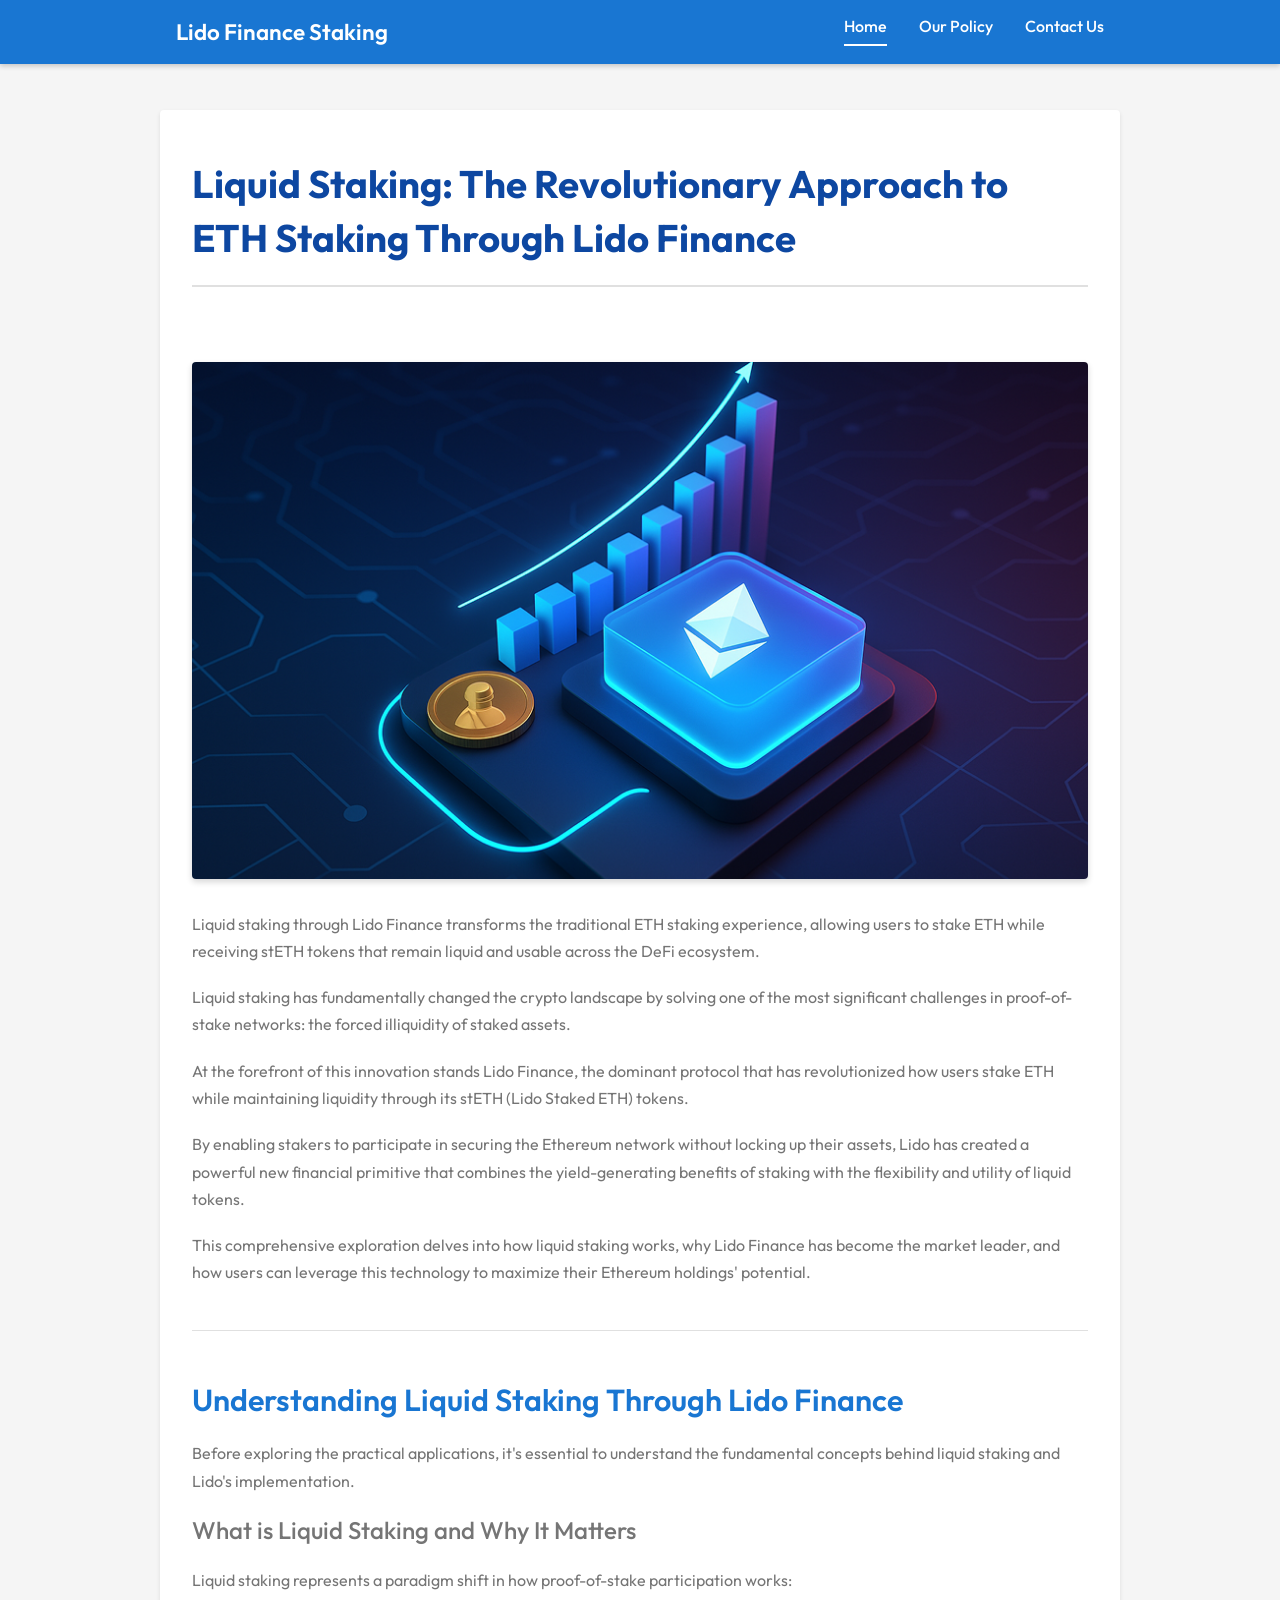
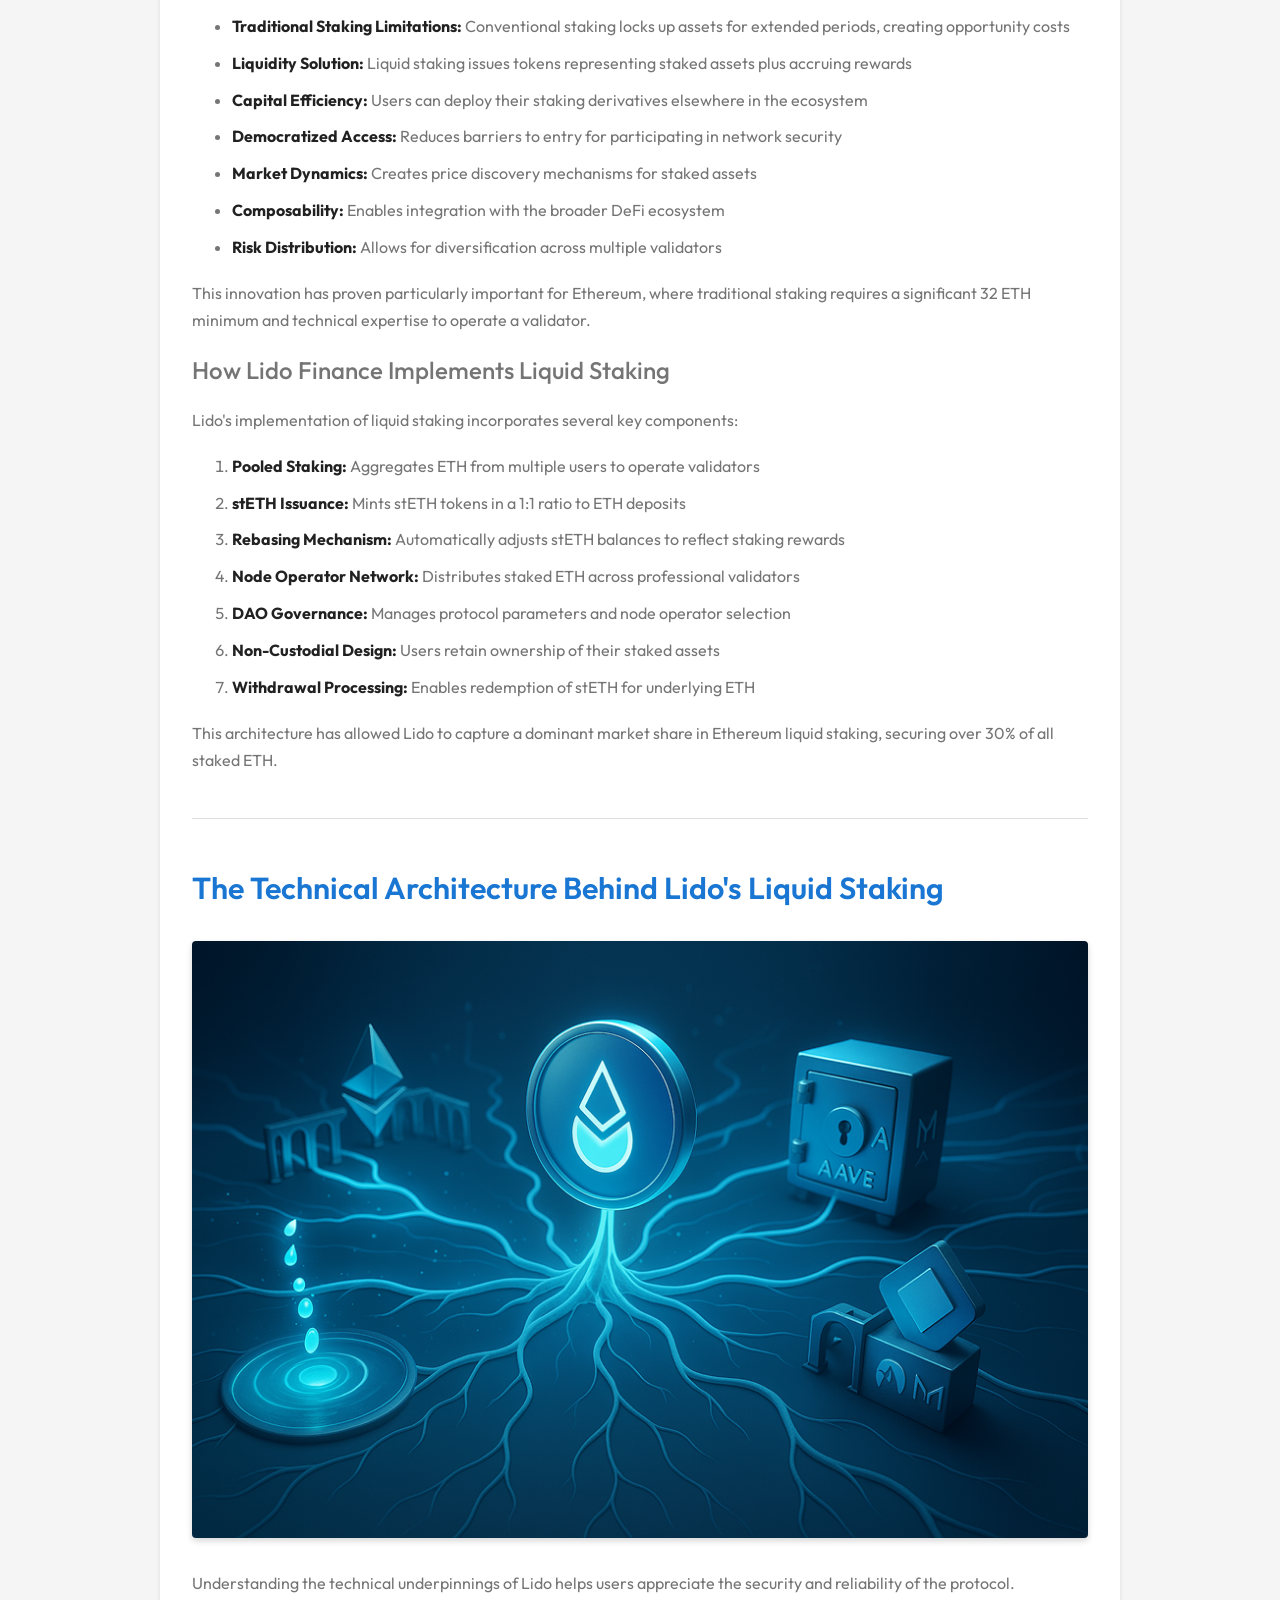
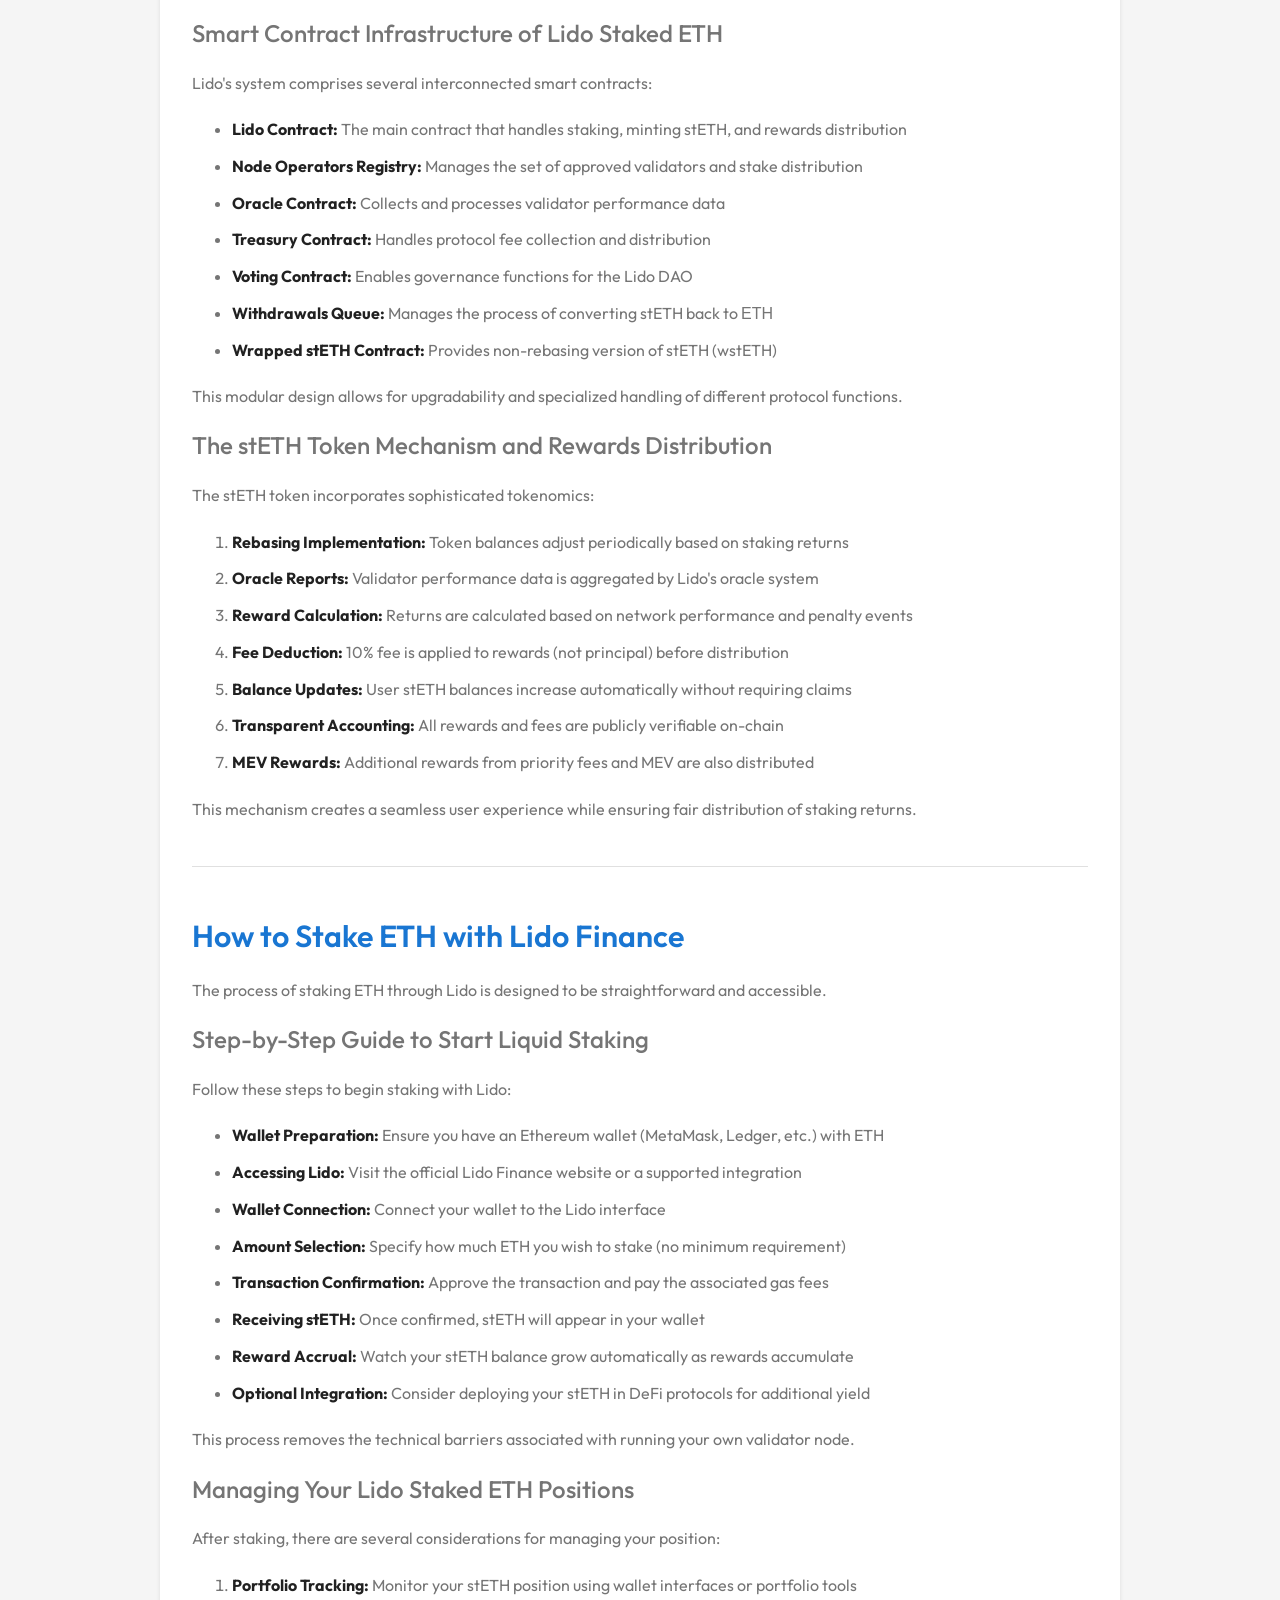
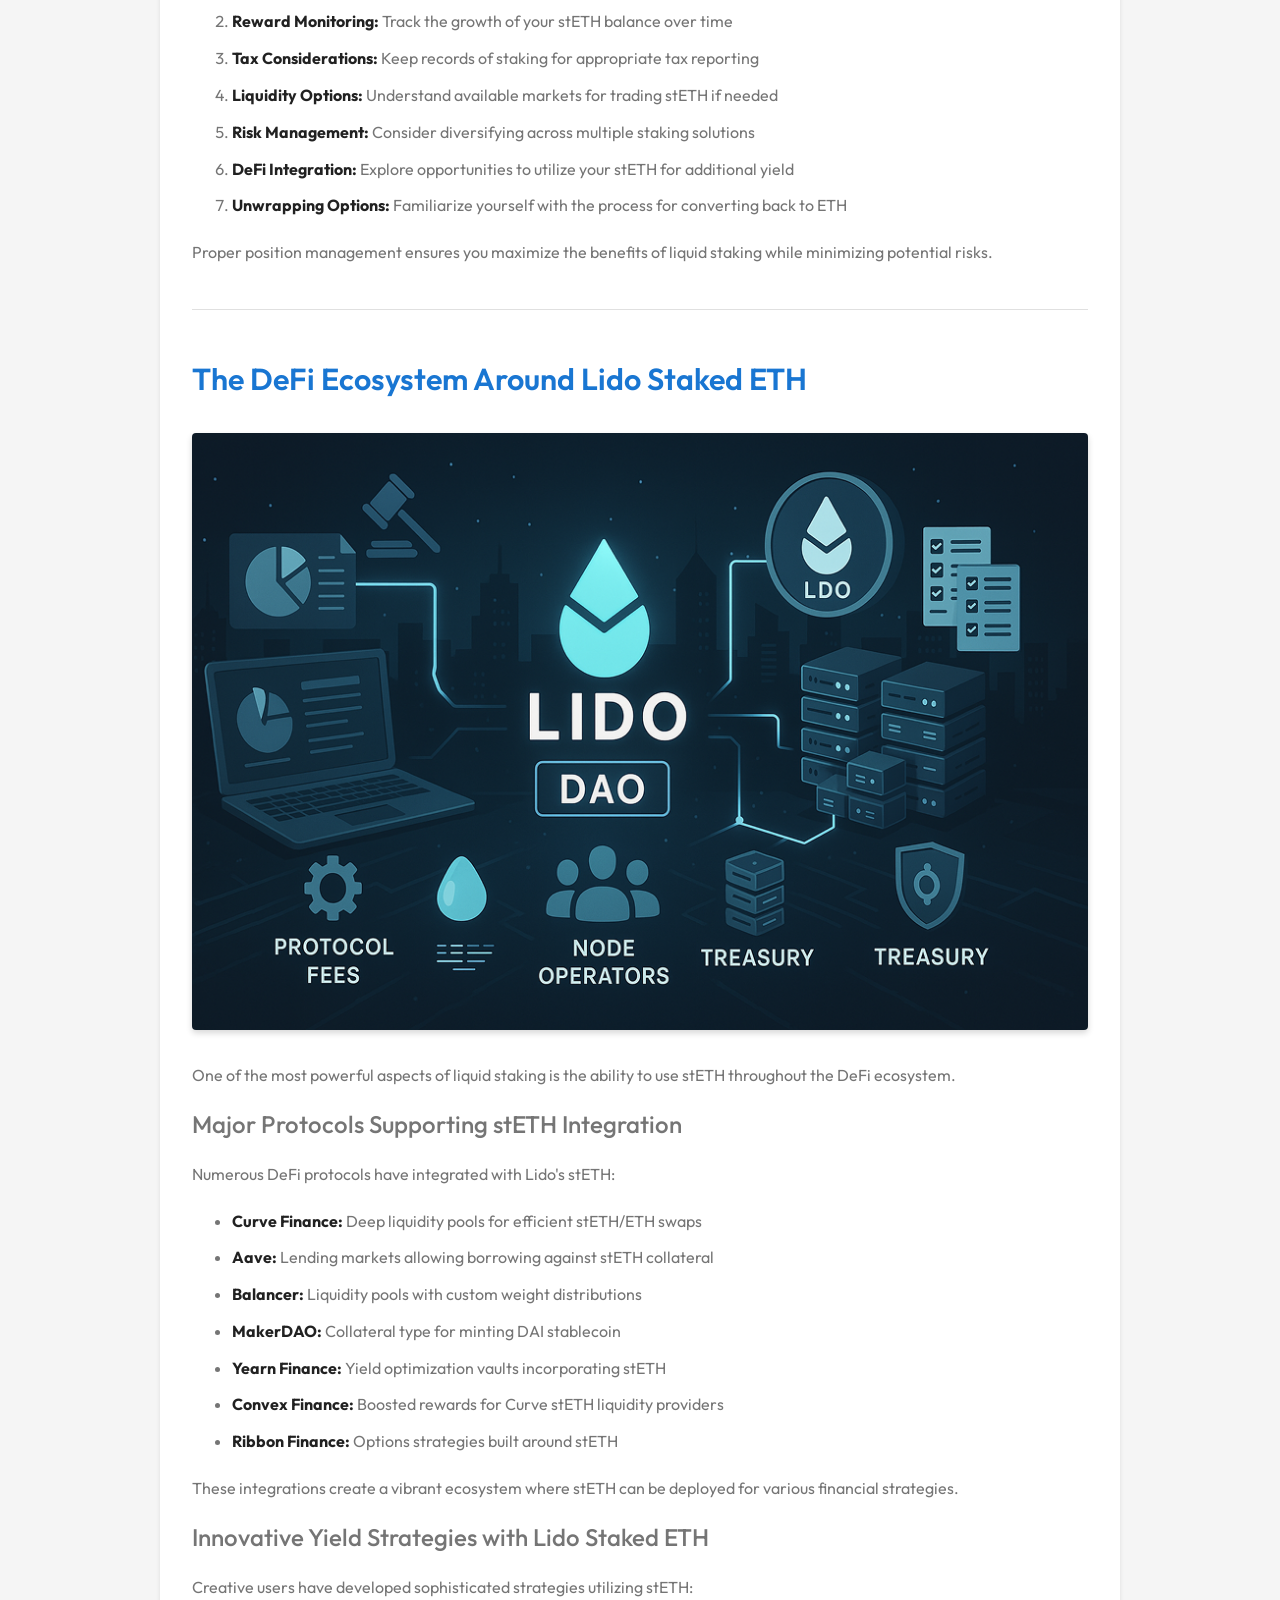
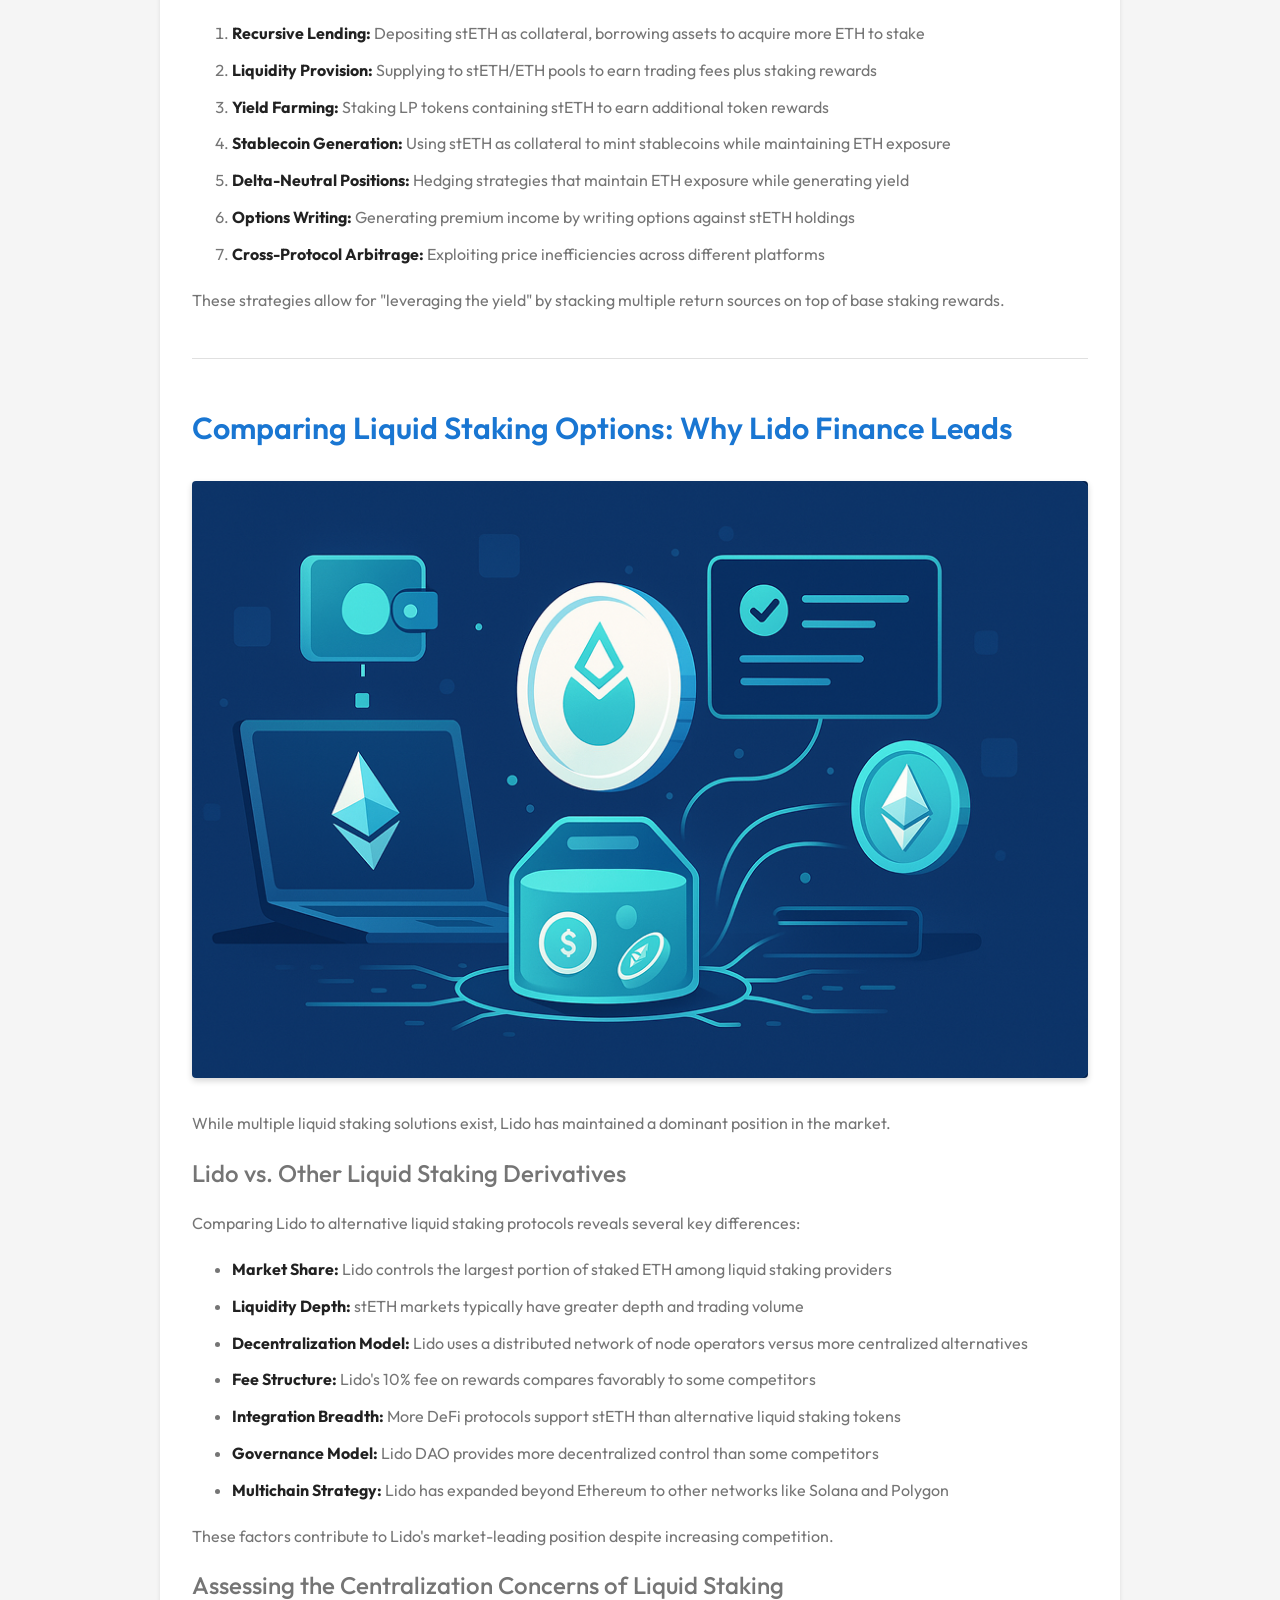
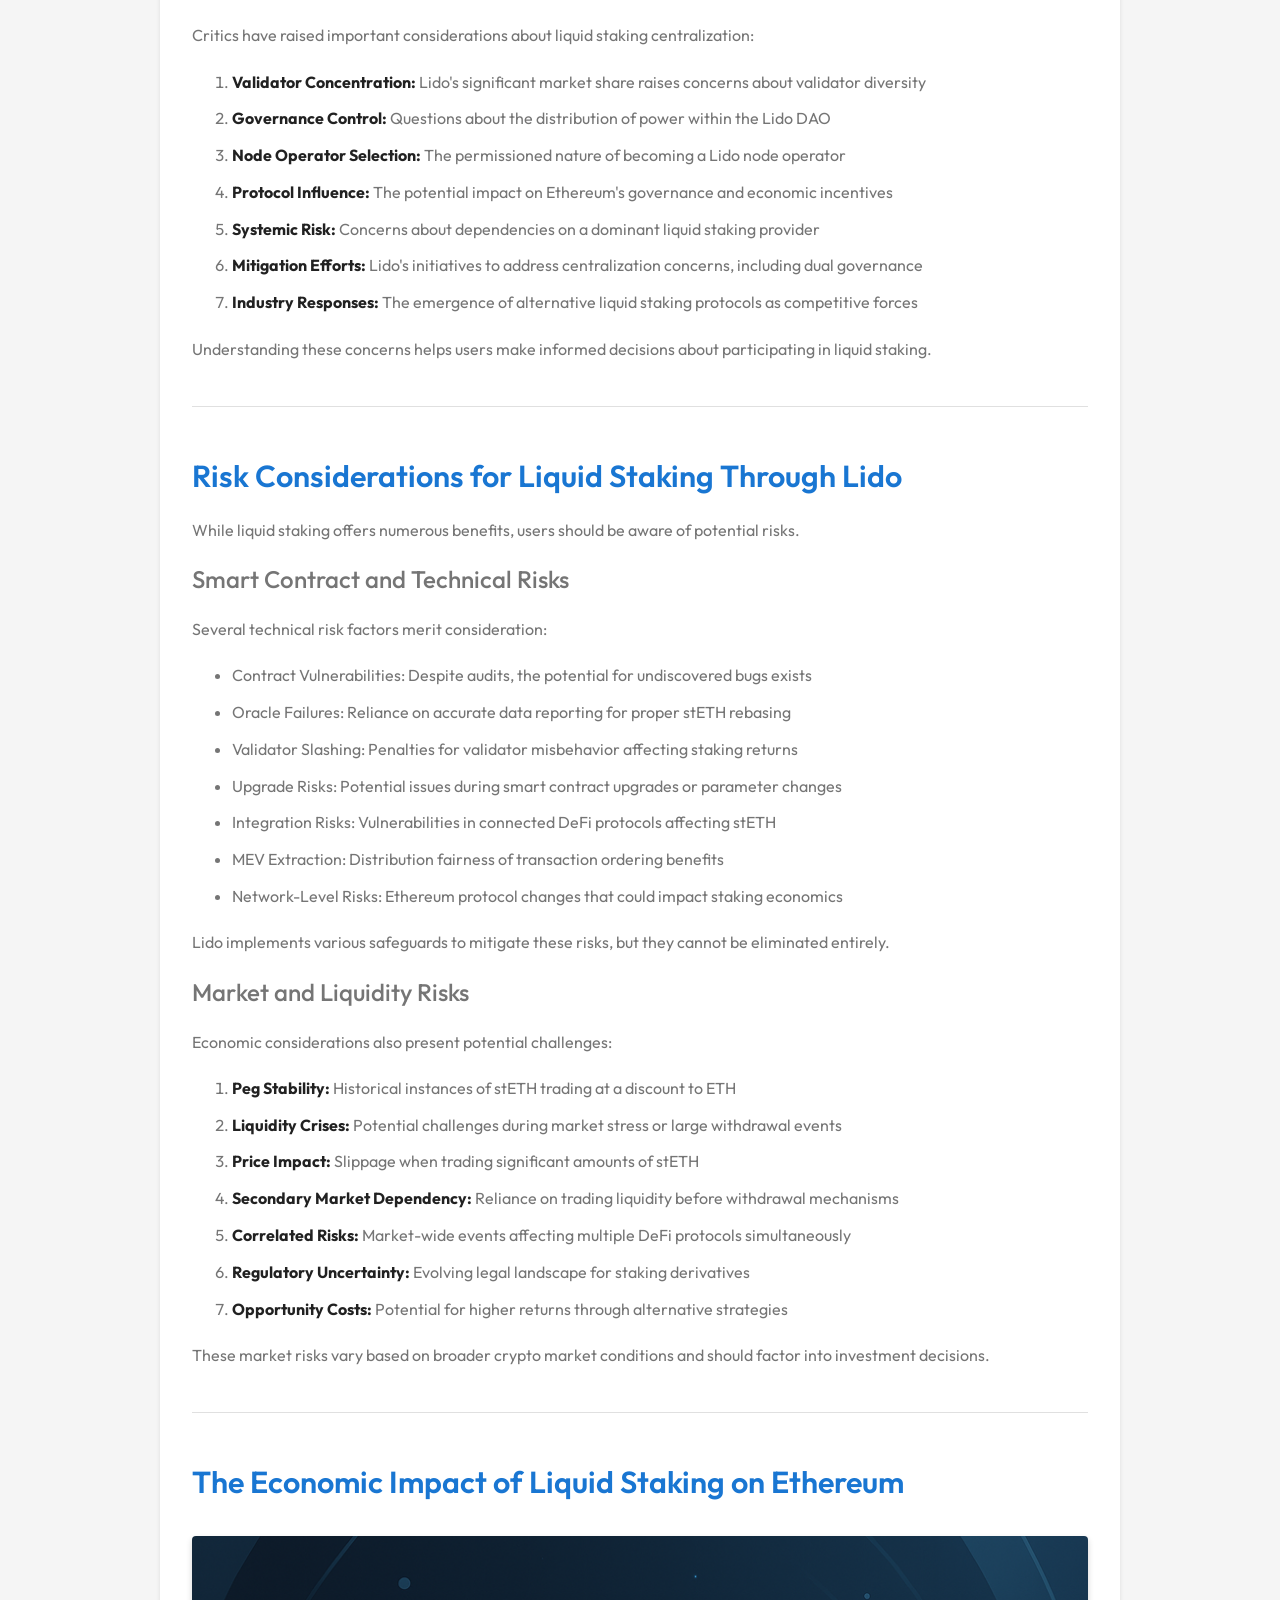
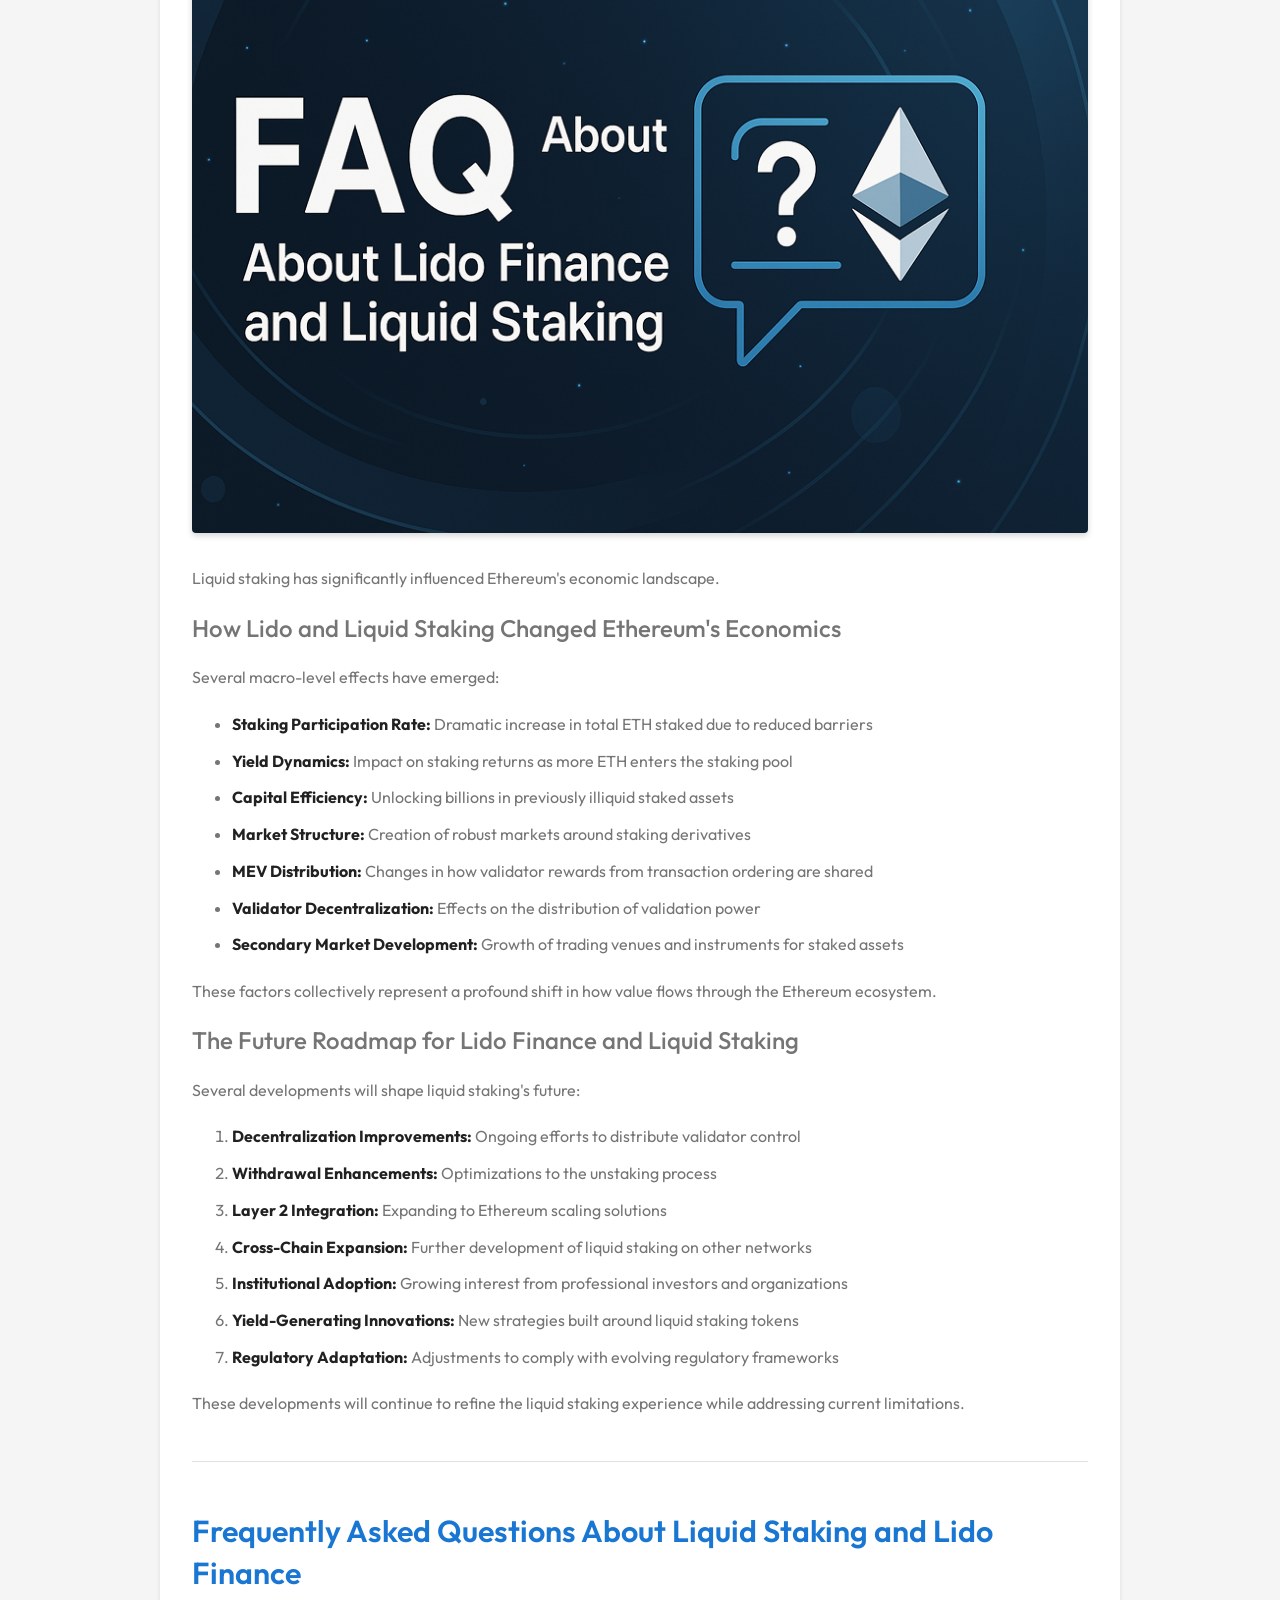
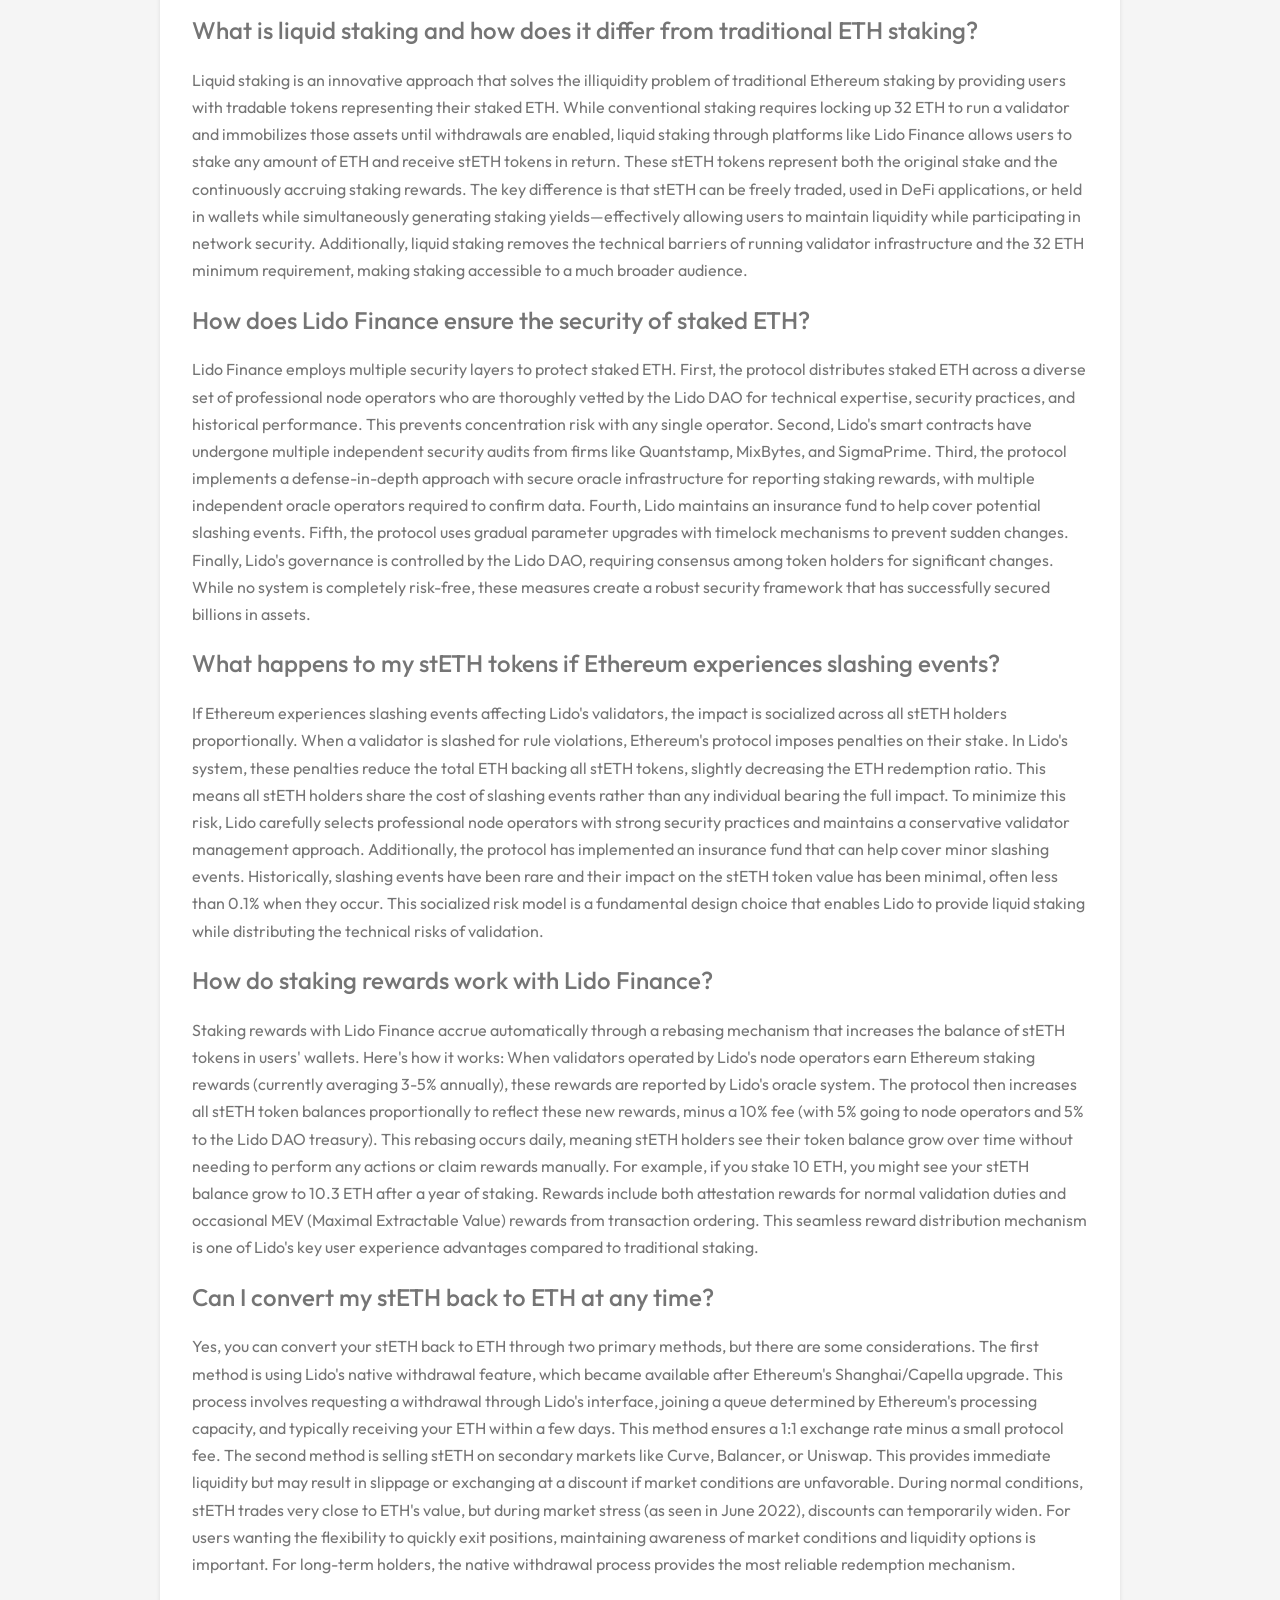
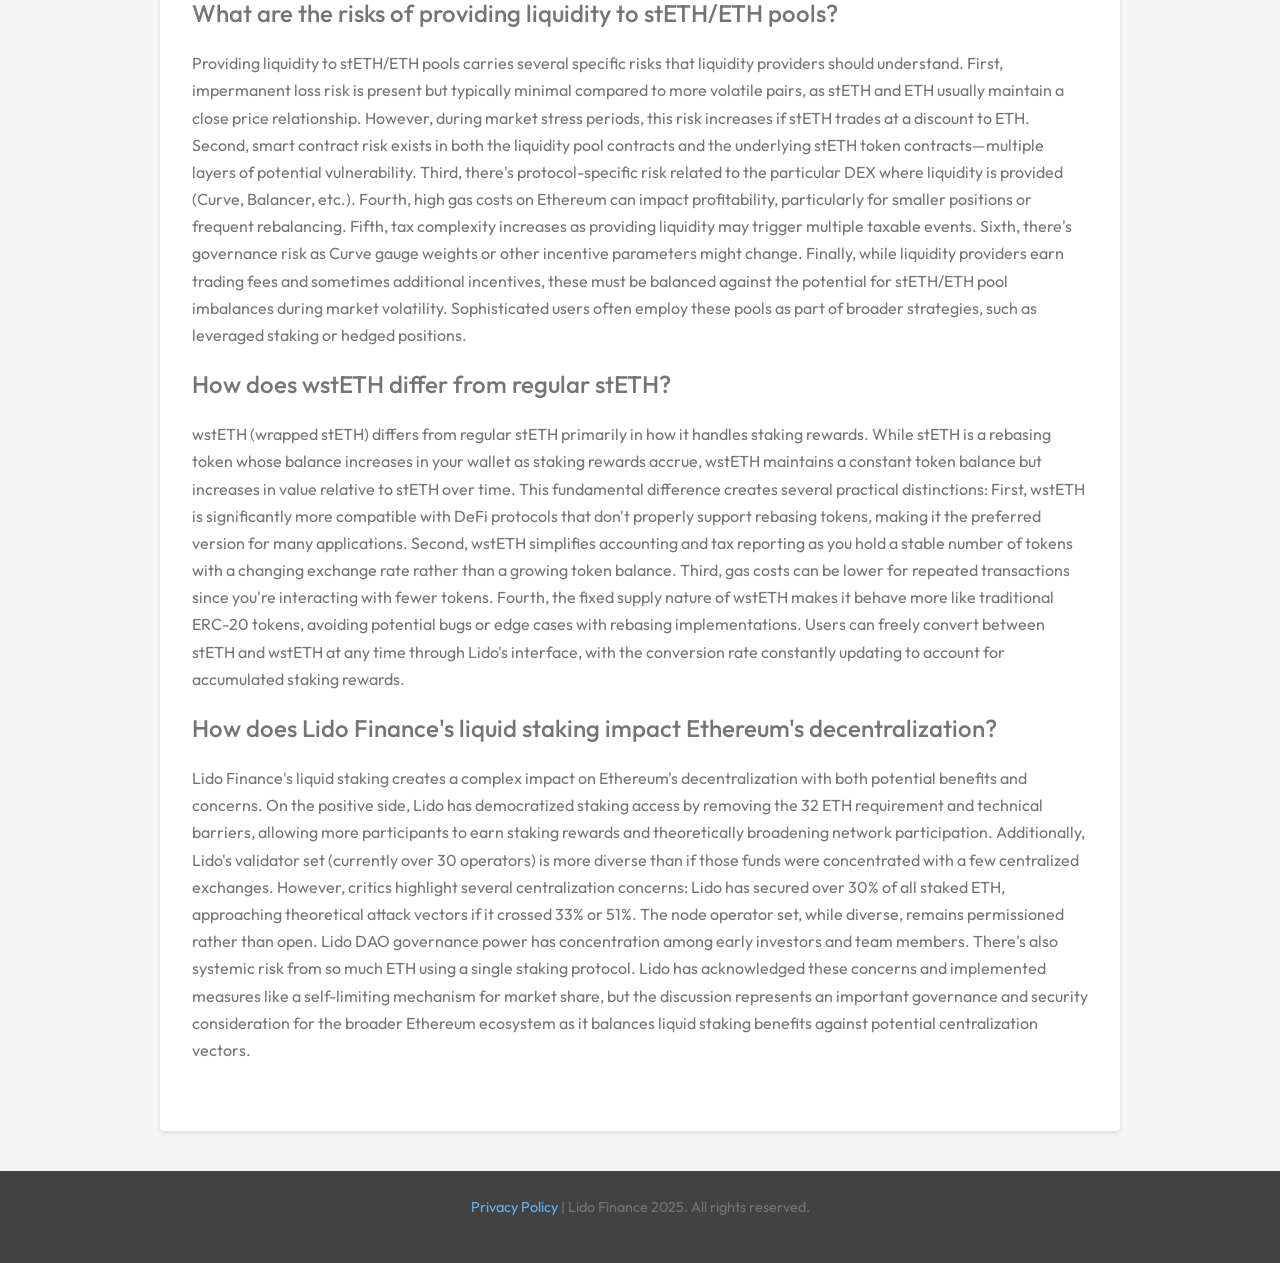
==== commit 2faa8df5: "1" ====
--- a/index.html
+++ b/index.html
@@ -20,8 +20,9 @@
                     <span></span>
                  </button>
                  <ul class="nav" id="main-nav">
-                    <li><a href="index.html" class="active">Главная</a></li> <li><a href="policy.html">Политика конфиденциальности</a></li>
-                    <li><a href="contacts.html">Контакты</a></li>
+                    <li><a href="index.html" class="active">Home</a></li> <li>
+                        <a href="policy.html">Our Policy</a></li>
+                    <li><a href="contacts.html">Contact Us</a></li>
                 </ul>
             </nav>
         </div>
